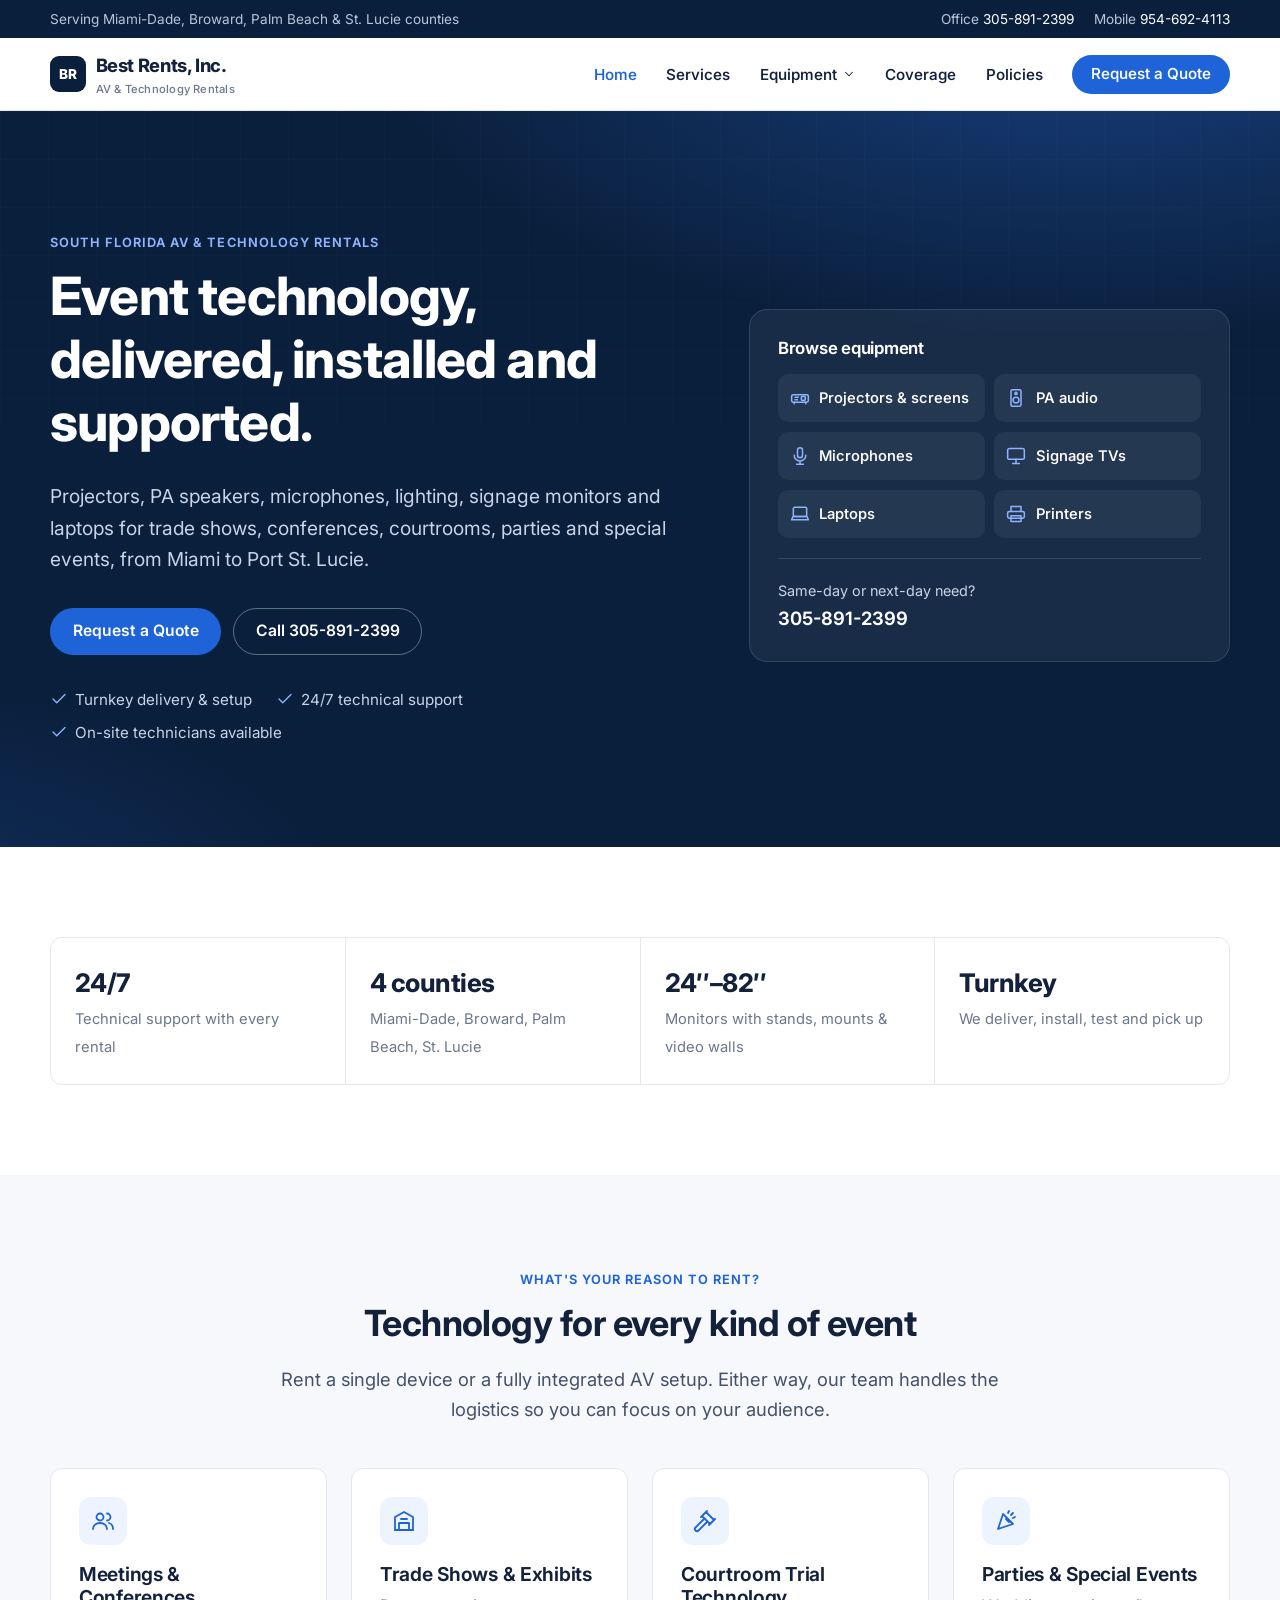
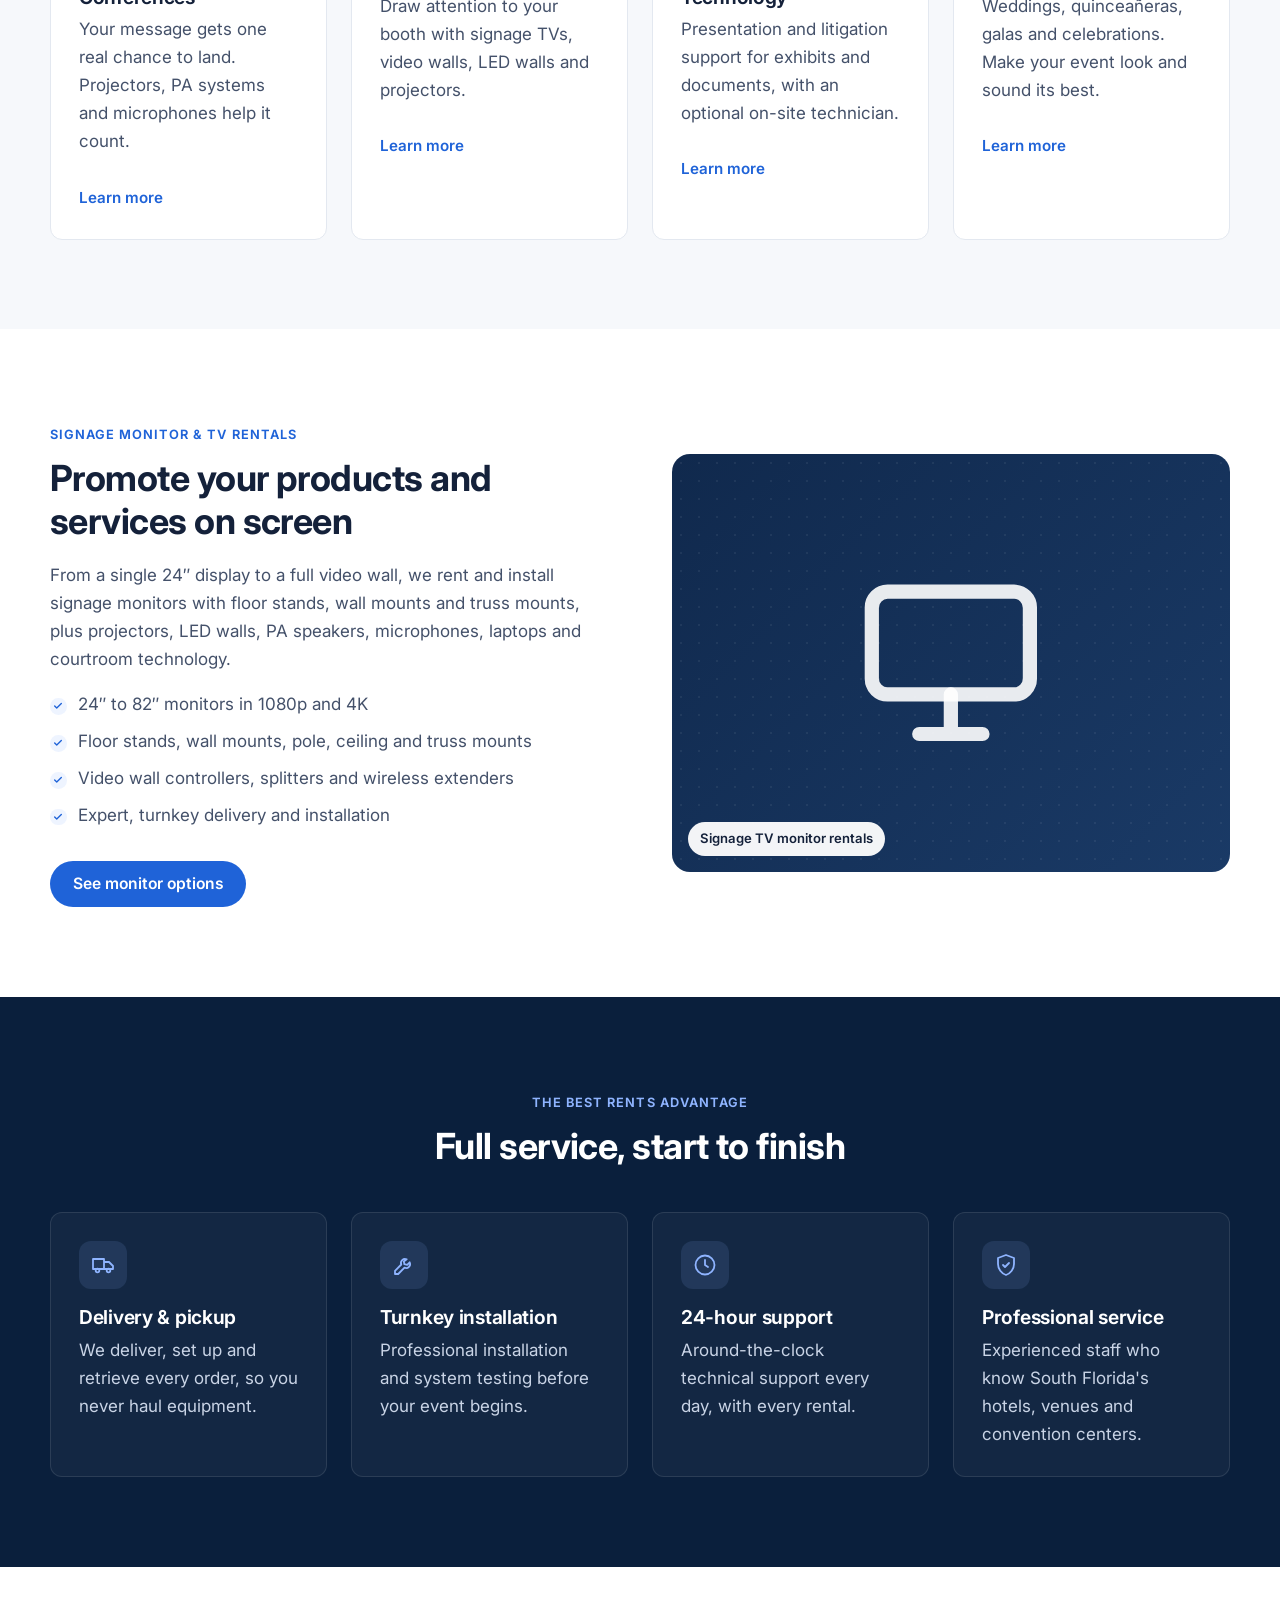
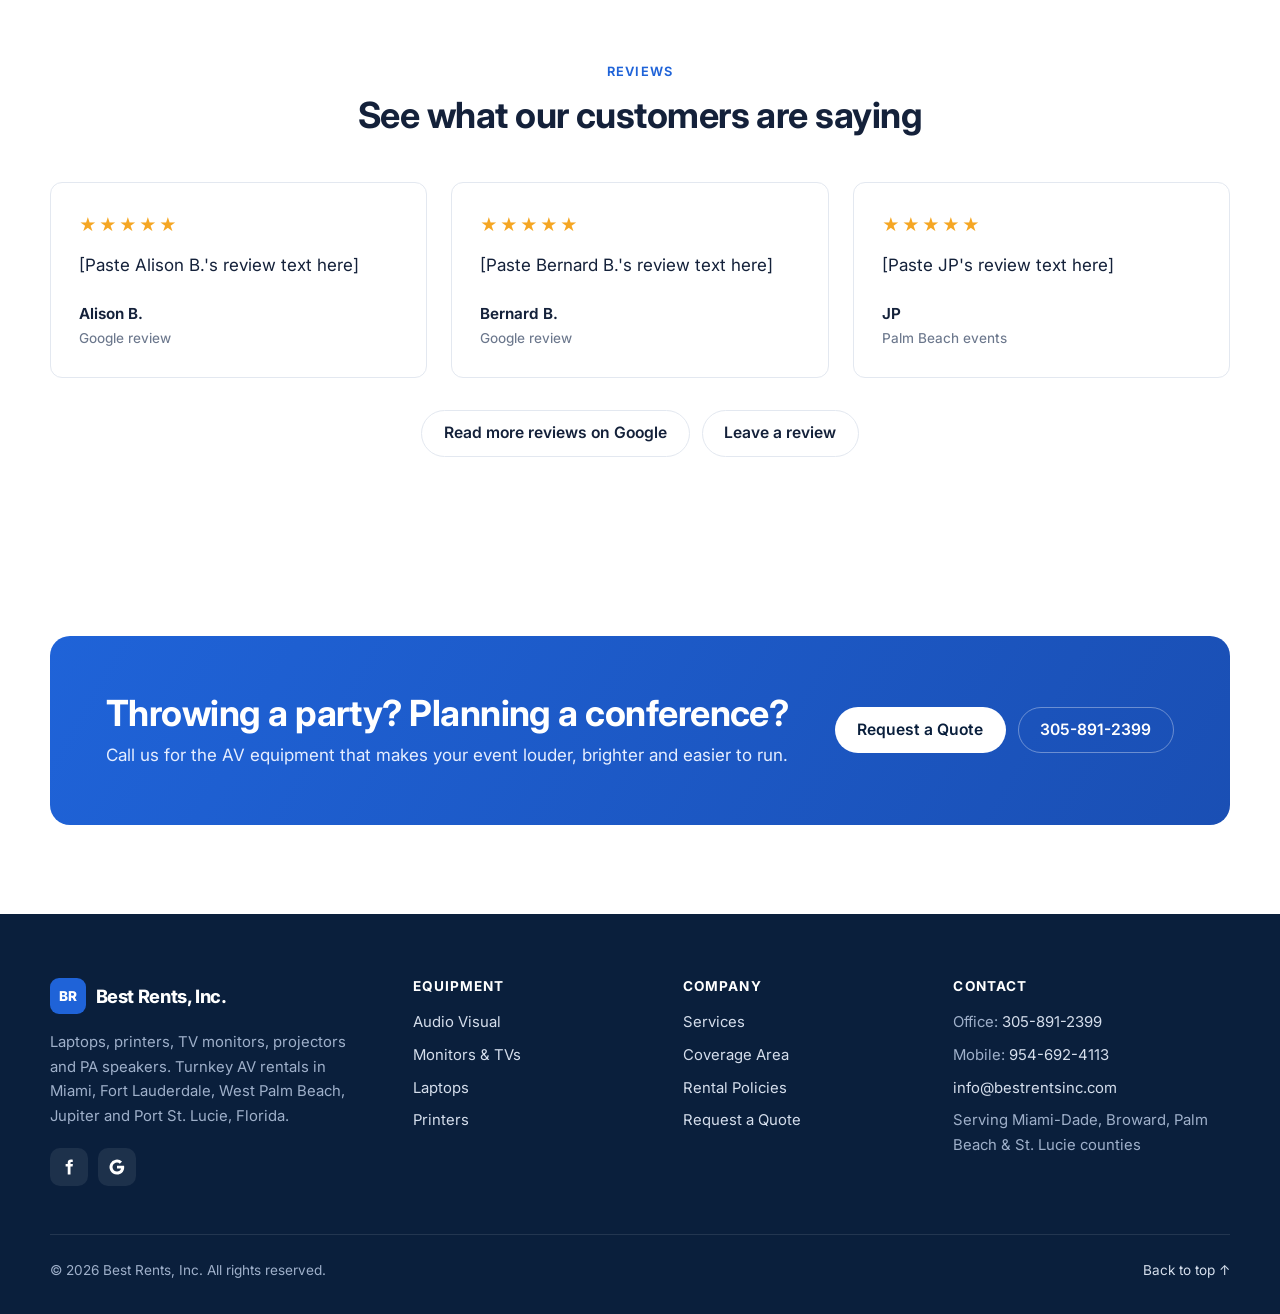
==== index.html @ e6484a5f "Rebuild bestrentsinc.com as a static site for GitHub Pages Co-Authored-By: Claude Opus 5.5 <noreply@" ====
<!DOCTYPE html>
<html lang="en" id="top">
<head>
<meta charset="utf-8">
<meta name="viewport" content="width=device-width, initial-scale=1">
<title>TV Monitor, Projector, Laptop & AV Rentals | Best Rents, Inc.</title>
<meta name="description" content="Rent projectors, PA speakers, microphones, lighting, signage TV monitors and laptops for trade shows, conferences, courtrooms and events in Miami, Fort Lauderdale and Palm Beach.">
<link rel="canonical" href="https://www.bestrentsinc.com/">
<meta property="og:title" content="TV Monitor, Projector, Laptop & AV Rentals | Best Rents, Inc.">
<meta property="og:description" content="Rent projectors, PA speakers, microphones, lighting, signage TV monitors and laptops for trade shows, conferences, courtrooms and events in Miami, Fort Lauderdale and Palm Beach.">
<meta property="og:url" content="https://www.bestrentsinc.com/">
<meta property="og:type" content="website">
<link rel="icon" href="/assets/images/favicon.svg" type="image/svg+xml">
<link rel="preconnect" href="https://fonts.googleapis.com"><link rel="preconnect" href="https://fonts.gstatic.com" crossorigin>
<link href="https://fonts.googleapis.com/css2?family=Inter:wght@400;500;600;700;800&display=swap" rel="stylesheet">
<link rel="stylesheet" href="/assets/css/style.css">
</head>
<body>
<a class="skip-link" href="#main">Skip to content</a>
<div class="topbar"><div class="container">
  <div><span class="hide-sm">Serving Miami-Dade, Broward, Palm Beach &amp; St. Lucie counties</span></div>
  <div><span>Office <a href="tel:+13058912399">305-891-2399</a></span><span class="hide-sm">Mobile <a href="tel:+19546924113">954-692-4113</a></span></div>
</div></div>
<header class="site-header"><div class="container">
  <a class="brand" href="/" aria-label="Best Rents, Inc. home"><span class="brand-mark">BR</span><span>Best Rents, Inc.<small>AV &amp; Technology Rentals</small></span></a>
  <button class="menu-toggle" aria-label="Open menu" aria-expanded="false"><svg viewBox="0 0 24 24" fill="none" stroke="currentColor" stroke-width="1.8" stroke-linecap="round" stroke-linejoin="round" aria-hidden="true"><path d="M3 6h18M3 12h18M3 18h18"/></svg></button>
  <nav class="nav" aria-label="Main">
    <a href="/" aria-current="page">Home</a>
    <a href="/av-rental-services">Services</a>
    <div class="nav-dd"><button aria-expanded="false" aria-haspopup="true">Equipment <svg viewBox="0 0 24 24" fill="none" stroke="currentColor" stroke-width="1.8" stroke-linecap="round" stroke-linejoin="round" aria-hidden="true"><path d="m6 9 6 6 6-6"/></svg></button><div class="nav-dd-menu"><a href="/av-rental">Audio Visual<small>Projectors, screens, PA, mics</small></a><a href="/monitor-tv-rental">Monitor-TV<small>Signage TVs, mounts, video walls</small></a><a href="/laptop-rental">Laptops<small>Windows, MacBook, iPad, network</small></a><a href="/printer-rental">Printers<small>Laser printers and copiers</small></a></div></div>
    <a href="/av-service-coverage">Coverage</a>
    <a href="/av-rental-policies">Policies</a>
    <a class="btn btn--primary" href="/av-rental-request">Request a Quote</a>
  </nav>
</div></header>
<main id="main">

<section class="hero"><div class="container">
  <div>
    <span class="eyebrow">South Florida AV &amp; Technology Rentals</span>
    <h1>Event technology, delivered, installed and supported.</h1>
    <p class="lead">Projectors, PA speakers, microphones, lighting, signage monitors and laptops for trade shows, conferences, courtrooms, parties and special events, from Miami to Port St. Lucie.</p>
    <div class="btn-row mt-2"><a class="btn btn--primary" href="/av-rental-request">Request a Quote</a><a class="btn btn--outline-light" href="tel:+13058912399">Call 305-891-2399</a></div>
    <ul class="hero-points">
      <li><svg viewBox="0 0 24 24" fill="none" stroke="currentColor" stroke-width="1.8" stroke-linecap="round" stroke-linejoin="round" aria-hidden="true"><path d="M20 6 9 17l-5-5"/></svg> Turnkey delivery &amp; setup</li><li><svg viewBox="0 0 24 24" fill="none" stroke="currentColor" stroke-width="1.8" stroke-linecap="round" stroke-linejoin="round" aria-hidden="true"><path d="M20 6 9 17l-5-5"/></svg> 24/7 technical support</li><li><svg viewBox="0 0 24 24" fill="none" stroke="currentColor" stroke-width="1.8" stroke-linecap="round" stroke-linejoin="round" aria-hidden="true"><path d="M20 6 9 17l-5-5"/></svg> On-site technicians available</li>
    </ul>
  </div>
  <aside class="hero-card" aria-label="Browse equipment">
    <h3>Browse equipment</h3>
    <ul>
      <li><a href="/av-rental"><svg viewBox="0 0 24 24" fill="none" stroke="currentColor" stroke-width="1.8" stroke-linecap="round" stroke-linejoin="round" aria-hidden="true"><rect x="2" y="8" width="20" height="9" rx="2"/><circle cx="16" cy="12.5" r="2.5"/><path d="M6 11h4M6 14h3M5 17v2M19 17v2"/></svg> Projectors &amp; screens</a></li>
      <li><a href="/av-rental#pa-audio"><svg viewBox="0 0 24 24" fill="none" stroke="currentColor" stroke-width="1.8" stroke-linecap="round" stroke-linejoin="round" aria-hidden="true"><rect x="6" y="2" width="12" height="20" rx="2"/><circle cx="12" cy="14.5" r="3.5"/><circle cx="12" cy="6.5" r="1.3"/></svg> PA audio</a></li>
      <li><a href="/av-rental#microphones"><svg viewBox="0 0 24 24" fill="none" stroke="currentColor" stroke-width="1.8" stroke-linecap="round" stroke-linejoin="round" aria-hidden="true"><rect x="9" y="2" width="6" height="12" rx="3"/><path d="M5 11a7 7 0 0 0 14 0M12 18v4M8 22h8"/></svg> Microphones</a></li>
      <li><a href="/monitor-tv-rental"><svg viewBox="0 0 24 24" fill="none" stroke="currentColor" stroke-width="1.8" stroke-linecap="round" stroke-linejoin="round" aria-hidden="true"><rect x="2" y="3" width="20" height="13" rx="2"/><path d="M8 21h8M12 16v5"/></svg> Signage TVs</a></li>
      <li><a href="/laptop-rental"><svg viewBox="0 0 24 24" fill="none" stroke="currentColor" stroke-width="1.8" stroke-linecap="round" stroke-linejoin="round" aria-hidden="true"><rect x="4" y="4" width="16" height="11" rx="1.5"/><path d="M2 19h20l-1.5-4h-17z"/></svg> Laptops</a></li>
      <li><a href="/printer-rental"><svg viewBox="0 0 24 24" fill="none" stroke="currentColor" stroke-width="1.8" stroke-linecap="round" stroke-linejoin="round" aria-hidden="true"><path d="M6 9V3h12v6"/><rect x="2" y="9" width="20" height="8" rx="2"/><path d="M6 14h12v7H6z"/></svg> Printers</a></li>
    </ul>
    <div class="call">Same-day or next-day need?<br><a href="tel:+13058912399">305-891-2399</a></div>
  </aside>
</div></section>

<section class="section"><div class="container">
  <div class="stats">
    <div><strong>24/7</strong><span>Technical support with every rental</span></div>
    <div><strong>4 counties</strong><span>Miami-Dade, Broward, Palm Beach, St. Lucie</span></div>
    <div><strong>24&Prime;&ndash;82&Prime;</strong><span>Monitors with stands, mounts &amp; video walls</span></div>
    <div><strong>Turnkey</strong><span>We deliver, install, test and pick up</span></div>
  </div>
</div></section>

<section class="section section--soft"><div class="container">
  <div class="section-head center">
    <span class="eyebrow">What's your reason to rent?</span>
    <h2>Technology for every kind of event</h2>
    <p class="lead">Rent a single device or a fully integrated AV setup. Either way, our team handles the logistics so you can focus on your audience.</p>
  </div>
  <div class="grid grid-4">
    <a class="card" href="/av-rental-services#meetings"><div class="icon"><svg viewBox="0 0 24 24" fill="none" stroke="currentColor" stroke-width="1.8" stroke-linecap="round" stroke-linejoin="round" aria-hidden="true"><circle cx="9" cy="8" r="3.5"/><path d="M2 20c0-3.6 3.1-6 7-6s7 2.4 7 6"/><path d="M16 4.5a3.5 3.5 0 0 1 0 7M18 14c2.4.6 4 2.6 4 6"/></svg></div><h3>Meetings &amp; Conferences</h3><p>Your message gets one real chance to land. Projectors, PA systems and microphones help it count.</p><span class="more">Learn more</span></a>
    <a class="card" href="/av-rental-services#trade-shows"><div class="icon"><svg viewBox="0 0 24 24" fill="none" stroke="currentColor" stroke-width="1.8" stroke-linecap="round" stroke-linejoin="round" aria-hidden="true"><path d="M3 21V8l9-5 9 5v13"/><path d="M3 21h18M7 21v-7h10v7M9 10h6"/></svg></div><h3>Trade Shows &amp; Exhibits</h3><p>Draw attention to your booth with signage TVs, video walls, LED walls and projectors.</p><span class="more">Learn more</span></a>
    <a class="card" href="/av-rental-services#courtroom"><div class="icon"><svg viewBox="0 0 24 24" fill="none" stroke="currentColor" stroke-width="1.8" stroke-linecap="round" stroke-linejoin="round" aria-hidden="true"><path d="m14 13-8.5 8.5a2.1 2.1 0 0 1-3-3L11 10"/><path d="m16 16 6-6M8 8l6-6M9 7l8 8M21 11l-8-8"/></svg></div><h3>Courtroom Trial Technology</h3><p>Presentation and litigation support for exhibits and documents, with an optional on-site technician.</p><span class="more">Learn more</span></a>
    <a class="card" href="/av-rental-services#special-events"><div class="icon"><svg viewBox="0 0 24 24" fill="none" stroke="currentColor" stroke-width="1.8" stroke-linecap="round" stroke-linejoin="round" aria-hidden="true"><path d="M4 20 9 5l10 10z"/><path d="M14 4l1-2M19 9l2-1M17 6l2-2M12 10l3 3"/></svg></div><h3>Parties &amp; Special Events</h3><p>Weddings, quincea&ntilde;eras, galas and celebrations. Make your event look and sound its best.</p><span class="more">Learn more</span></a>
  </div>
</div></section>

<section class="section"><div class="container">
  <div class="split">
    <div>
      <span class="eyebrow">Signage monitor &amp; TV rentals</span>
      <h2>Promote your products and services on screen</h2>
      <p>From a single 24&Prime; display to a full video wall, we rent and install signage monitors with floor stands, wall mounts and truss mounts, plus projectors, LED walls, PA speakers, microphones, laptops and courtroom technology.</p>
      <ul class="checklist"><li>24&Prime; to 82&Prime; monitors in 1080p and 4K</li><li>Floor stands, wall mounts, pole, ceiling and truss mounts</li><li>Video wall controllers, splitters and wireless extenders</li><li>Expert, turnkey delivery and installation</li></ul>
      <div class="btn-row mt-2"><a class="btn btn--primary" href="/monitor-tv-rental">See monitor options</a></div>
    </div>
    <figure class="visual"><svg viewBox="0 0 24 24" fill="none" stroke="currentColor" stroke-width="1.8" stroke-linecap="round" stroke-linejoin="round" aria-hidden="true"><rect x="2" y="3" width="20" height="13" rx="2"/><path d="M8 21h8M12 16v5"/></svg><figcaption>Signage TV monitor rentals</figcaption></figure>
  </div>
</div></section>

<section class="section section--navy"><div class="container">
  <div class="section-head center"><span class="eyebrow">The Best Rents advantage</span><h2>Full service, start to finish</h2></div>
  <div class="grid grid-4">
    <div class="card"><div class="icon"><svg viewBox="0 0 24 24" fill="none" stroke="currentColor" stroke-width="1.8" stroke-linecap="round" stroke-linejoin="round" aria-hidden="true"><path d="M2 6h11v10H2zM13 9h5l4 4v3h-9"/><circle cx="6.5" cy="17.5" r="1.8"/><circle cx="17.5" cy="17.5" r="1.8"/></svg></div><h3>Delivery &amp; pickup</h3><p>We deliver, set up and retrieve every order, so you never haul equipment.</p></div>
    <div class="card"><div class="icon"><svg viewBox="0 0 24 24" fill="none" stroke="currentColor" stroke-width="1.8" stroke-linecap="round" stroke-linejoin="round" aria-hidden="true"><path d="M14.7 6.3a4 4 0 0 0-5.4 5.2L3 17.8V21h3.2l6.3-6.3a4 4 0 0 0 5.2-5.4l-2.5 2.5-2.8-.6-.6-2.8z"/></svg></div><h3>Turnkey installation</h3><p>Professional installation and system testing before your event begins.</p></div>
    <div class="card"><div class="icon"><svg viewBox="0 0 24 24" fill="none" stroke="currentColor" stroke-width="1.8" stroke-linecap="round" stroke-linejoin="round" aria-hidden="true"><circle cx="12" cy="12" r="9.5"/><path d="M12 7v5l3 2"/></svg></div><h3>24-hour support</h3><p>Around-the-clock technical support every day, with every rental.</p></div>
    <div class="card"><div class="icon"><svg viewBox="0 0 24 24" fill="none" stroke="currentColor" stroke-width="1.8" stroke-linecap="round" stroke-linejoin="round" aria-hidden="true"><path d="M12 2 4 5v6c0 5 3.4 9.4 8 11 4.6-1.6 8-6 8-11V5z"/><path d="m9 12 2 2 4-4"/></svg></div><h3>Professional service</h3><p>Experienced staff who know South Florida's hotels, venues and convention centers.</p></div>
  </div>
</div></section>

<section class="section"><div class="container">
  <div class="section-head center"><span class="eyebrow">Reviews</span><h2>See what our customers are saying</h2></div>
  <div class="grid grid-3">
    <!-- TODO: paste each review's exact wording from Google/Wix into the blockquote below -->
    <figure class="card review"><div class="stars" aria-label="5 stars">&#9733;&#9733;&#9733;&#9733;&#9733;</div><blockquote>[Paste Alison B.'s review text here]</blockquote><figcaption><cite>Alison B.<span>Google review</span></cite></figcaption></figure>
    <figure class="card review"><div class="stars" aria-label="5 stars">&#9733;&#9733;&#9733;&#9733;&#9733;</div><blockquote>[Paste Bernard B.'s review text here]</blockquote><figcaption><cite>Bernard B.<span>Google review</span></cite></figcaption></figure>
    <figure class="card review"><div class="stars" aria-label="5 stars">&#9733;&#9733;&#9733;&#9733;&#9733;</div><blockquote>[Paste JP's review text here]</blockquote><figcaption><cite>JP<span>Palm Beach events</span></cite></figcaption></figure>
  </div>
  <div class="btn-row mt-2" style="justify-content:center"><a class="btn btn--ghost" href="https://g.page/r/CbAS1ReW1rCcEB0/" target="_blank" rel="noopener">Read more reviews on Google</a><a class="btn btn--ghost" href="https://g.page/r/CbAS1ReW1rCcEB0/review" target="_blank" rel="noopener">Leave a review</a></div>
</div></section>

<section class="section"><div class="container"><div class="cta-band">
  <div><h2>Throwing a party? Planning a conference?</h2><p>Call us for the AV equipment that makes your event louder, brighter and easier to run.</p></div>
  <div class="btn-row"><a class="btn btn--light" href="/av-rental-request">Request a Quote</a><a class="btn btn--outline-light" href="tel:+13058912399">305-891-2399</a></div>
</div></div></section>

</main>
<footer class="site-footer"><div class="container">
  <div class="footer-grid">
    <div>
      <a class="brand" href="/"><span class="brand-mark">BR</span><span>Best Rents, Inc.</span></a>
      <p>Laptops, printers, TV monitors, projectors and PA speakers. Turnkey AV rentals in Miami, Fort Lauderdale, West Palm Beach, Jupiter and Port St. Lucie, Florida.</p>
      <div class="social">
        <a href="https://www.facebook.com/bestrentsinc" aria-label="Best Rents on Facebook" rel="noopener" target="_blank"><svg viewBox="0 0 24 24" fill="currentColor" aria-hidden="true"><path d="M14 8V6.5c0-.8.2-1.3 1.4-1.3H17V2.2c-.3 0-1.3-.2-2.5-.2-2.5 0-4.2 1.5-4.2 4.3V8H7.5v3.4h2.8V22H14V11.4h2.8l.4-3.4z"/></svg></a>
        <a href="https://g.page/r/CbAS1ReW1rCcEB0/" aria-label="Best Rents reviews on Google" rel="noopener" target="_blank"><svg viewBox="0 0 24 24" fill="currentColor" aria-hidden="true"><path d="M21.6 12.2c0-.7-.1-1.4-.2-2H12v3.8h5.4a4.6 4.6 0 0 1-2 3v2.5h3.2c1.9-1.7 3-4.3 3-7.3zM12 22c2.7 0 5-.9 6.6-2.4l-3.2-2.5c-.9.6-2 1-3.4 1-2.6 0-4.8-1.8-5.6-4.1H3.1v2.6A10 10 0 0 0 12 22zM6.4 14a6 6 0 0 1 0-3.9V7.5H3.1a10 10 0 0 0 0 9zM12 6c1.5 0 2.8.5 3.8 1.5l2.9-2.9A10 10 0 0 0 3.1 7.5L6.4 10C7.2 7.8 9.4 6 12 6z"/></svg></a>
      </div>
    </div>
    <div><h4>Equipment</h4><ul>
      <li><a href="/av-rental">Audio Visual</a></li><li><a href="/monitor-tv-rental">Monitors &amp; TVs</a></li>
      <li><a href="/laptop-rental">Laptops</a></li><li><a href="/printer-rental">Printers</a></li></ul></div>
    <div><h4>Company</h4><ul>
      <li><a href="/av-rental-services">Services</a></li><li><a href="/av-service-coverage">Coverage Area</a></li>
      <li><a href="/av-rental-policies">Rental Policies</a></li><li><a href="/av-rental-request">Request a Quote</a></li></ul></div>
    <div><h4>Contact</h4><ul>
      <li>Office: <a href="tel:+13058912399">305-891-2399</a></li>
      <li>Mobile: <a href="tel:+19546924113">954-692-4113</a></li>
      <li><a href="mailto:info@bestrentsinc.com">info@bestrentsinc.com</a></li>
      <li>Serving Miami-Dade, Broward, Palm Beach &amp; St. Lucie counties</li></ul></div>
  </div>
  <div class="footer-bottom"><span>&copy; <span id="year">2026</span> Best Rents, Inc. All rights reserved.</span><a href="#top">Back to top &uarr;</a></div>
</div></footer>
<script src="/assets/js/main.js" defer></script>
</body>
</html>
---- assets/css/style.css ----
/* ==========================================================================
   Best Rents, Inc. — site styles
   Clean corporate theme. Edit the variables below to retheme the whole site.
   ========================================================================== */

:root {
  --navy-900: #0a1f3c;
  --navy-800: #10294d;
  --navy-700: #1a3a66;
  --blue-600: #1f63d8;
  --blue-500: #2f76ef;
  --blue-50:  #eef4ff;
  --ink:      #14213a;
  --body:     #44516a;
  --muted:    #6b778c;
  --line:     #e3e8f0;
  --bg:       #ffffff;
  --bg-soft:  #f6f8fb;
  --success:  #18794e;

  --radius:   12px;
  --radius-sm: 8px;
  --shadow:   0 1px 2px rgba(16, 41, 77, .06), 0 8px 24px rgba(16, 41, 77, .06);
  --shadow-lg: 0 2px 4px rgba(16, 41, 77, .06), 0 18px 48px rgba(16, 41, 77, .12);
  --max:      1180px;
  --font:     "Inter", system-ui, -apple-system, "Segoe UI", Roboto, Helvetica, Arial, sans-serif;
}

*, *::before, *::after { box-sizing: border-box; }
html { scroll-behavior: smooth; -webkit-text-size-adjust: 100%; }
body {
  margin: 0;
  font-family: var(--font);
  font-size: 17px;
  line-height: 1.65;
  color: var(--body);
  background: var(--bg);
  -webkit-font-smoothing: antialiased;
}
img { max-width: 100%; display: block; }
figure { margin: 0; }
a { color: var(--blue-600); text-decoration: none; }
a:hover { text-decoration: underline; }
h1, h2, h3, h4 { color: var(--ink); line-height: 1.2; margin: 0 0 .5em; letter-spacing: -0.015em; }
h1 { font-size: clamp(2.1rem, 4.4vw, 3.3rem); font-weight: 750; }
h2 { font-size: clamp(1.6rem, 3vw, 2.25rem); font-weight: 700; }
h3 { font-size: 1.2rem; font-weight: 650; }
p { margin: 0 0 1em; }
ul { padding-left: 1.2em; }
:focus-visible { outline: 3px solid var(--blue-500); outline-offset: 2px; border-radius: 4px; }

.container { width: min(100% - 2.5rem, var(--max)); margin-inline: auto; }
.section { padding: clamp(3.5rem, 7vw, 6rem) 0; }
.section--soft { background: var(--bg-soft); }
.section--navy { background: var(--navy-900); color: #c9d4e6; }
.section--navy h2, .section--navy h3 { color: #fff; }
.eyebrow {
  display: inline-block; font-size: .8rem; font-weight: 650; letter-spacing: .08em;
  text-transform: uppercase; color: var(--blue-600); margin-bottom: .75rem;
}
.section--navy .eyebrow { color: #8fb4ff; }
.lead { font-size: 1.15rem; color: var(--body); max-width: 62ch; }
.section-head { max-width: 720px; margin-bottom: 2.75rem; }
.section-head.center { margin-inline: auto; text-align: center; }
.section-head.center .lead { margin-inline: auto; }
.skip-link { position: absolute; left: -999px; top: 0; background: #fff; padding: .5rem 1rem; z-index: 100; }
.skip-link:focus { left: 1rem; top: 1rem; }

/* ---------- Buttons ---------- */
.btn {
  display: inline-flex; align-items: center; justify-content: center; gap: .5rem;
  padding: .8rem 1.35rem; border-radius: 999px; font-weight: 600; font-size: .98rem;
  border: 1.5px solid transparent; cursor: pointer; transition: background .15s, color .15s, border-color .15s, transform .15s;
  text-decoration: none !important; font-family: inherit; line-height: 1.2;
}
.btn:hover { transform: translateY(-1px); }
.btn--primary { background: var(--blue-600); color: #fff; }
.btn--primary:hover { background: var(--blue-500); }
.btn--ghost { border-color: var(--line); color: var(--ink); background: #fff; }
.btn--ghost:hover { border-color: var(--blue-600); color: var(--blue-600); }
.btn--light { background: #fff; color: var(--navy-900); }
.btn--outline-light { border-color: rgba(255,255,255,.35); color: #fff; }
.btn--outline-light:hover { border-color: #fff; }
.btn-row { display: flex; flex-wrap: wrap; gap: .75rem; }

/* ---------- Top bar + header ---------- */
.topbar { background: var(--navy-900); color: #b9c6dc; font-size: .85rem; }
.topbar .container { display: flex; justify-content: space-between; gap: 1rem; padding: .5rem 0; flex-wrap: wrap; }
.topbar a { color: #fff; }
.topbar span + span { margin-left: 1.25rem; }

.site-header {
  position: sticky; top: 0; z-index: 50; background: rgba(255,255,255,.94);
  backdrop-filter: saturate(180%) blur(10px); border-bottom: 1px solid var(--line);
}
.site-header .container { display: flex; align-items: center; justify-content: space-between; height: 72px; }
.brand { display: flex; align-items: center; gap: .6rem; color: var(--ink); font-weight: 750; font-size: 1.15rem; letter-spacing: -0.02em; }
.brand:hover { text-decoration: none; }
.brand-mark {
  width: 36px; height: 36px; border-radius: 9px; background: var(--navy-900); color: #fff;
  display: grid; place-items: center; font-size: .85rem; font-weight: 800; letter-spacing: 0;
}
.brand small { display: block; font-size: .7rem; font-weight: 500; color: var(--muted); letter-spacing: .02em; }

.nav { display: flex; align-items: center; gap: .25rem; }
.nav > a, .nav-dd > button {
  color: var(--ink); font-weight: 550; font-size: .95rem; padding: .55rem .8rem; border-radius: 8px;
  background: none; border: 0; cursor: pointer; font-family: inherit; display: inline-flex; align-items: center; gap: .3rem;
}
.nav > a:hover, .nav-dd > button:hover { background: var(--bg-soft); text-decoration: none; }
.nav > a[aria-current="page"], .nav-dd.is-current > button { color: var(--blue-600); }
.nav .btn { margin-left: .75rem; }
.nav > a.btn--primary { color: #fff; background: var(--blue-600); padding: .65rem 1.2rem; border-radius: 999px; }
.nav > a.btn--primary:hover { background: var(--blue-500); }
.nav-dd { position: relative; }
.nav-dd > button svg { width: 14px; height: 14px; transition: transform .15s; }
.nav-dd-menu {
  position: absolute; top: calc(100% + 6px); left: 0; min-width: 230px; background: #fff;
  border: 1px solid var(--line); border-radius: var(--radius); box-shadow: var(--shadow-lg);
  padding: .4rem; display: none;
}
.nav-dd.open .nav-dd-menu, .nav-dd:hover .nav-dd-menu, .nav-dd:focus-within .nav-dd-menu { display: block; }
.nav-dd.open > button svg { transform: rotate(180deg); }
.nav-dd-menu a { display: block; padding: .55rem .75rem; border-radius: 8px; color: var(--ink); font-size: .95rem; }
.nav-dd-menu a:hover { background: var(--blue-50); text-decoration: none; }
.nav-dd-menu a small { display: block; color: var(--muted); font-size: .8rem; }
.menu-toggle { display: none; background: none; border: 0; padding: .5rem; cursor: pointer; color: var(--ink); }
.menu-toggle svg { width: 26px; height: 26px; }

@media (max-width: 960px) {
  .menu-toggle { display: block; }
  .nav {
    position: absolute; top: 72px; left: 0; right: 0; background: #fff; border-bottom: 1px solid var(--line);
    flex-direction: column; align-items: stretch; padding: .75rem 1.25rem 1.25rem; gap: 0; display: none;
    box-shadow: var(--shadow-lg);
  }
  .nav.open { display: flex; }
  .nav > a, .nav-dd > button { width: 100%; justify-content: space-between; padding: .8rem .5rem; }
  .nav-dd:hover .nav-dd-menu { display: none; }
  .nav-dd.open .nav-dd-menu, .nav-dd:focus-within .nav-dd-menu { display: block; }
  .nav-dd-menu { position: static; box-shadow: none; border: 0; padding: 0 0 .5rem .75rem; }
  .nav .btn { margin: .75rem 0 0; }
  .nav > a.btn--primary { justify-content: center; padding: .85rem 1.2rem; }
  .topbar .hide-sm { display: none; }
}

/* ---------- Hero ---------- */
.hero {
  position: relative; overflow: hidden;
  background:
    radial-gradient(1200px 500px at 85% -10%, rgba(47,118,239,.35), transparent 60%),
    radial-gradient(800px 400px at -10% 110%, rgba(47,118,239,.18), transparent 60%),
    var(--navy-900);
  color: #c9d4e6; padding: clamp(4rem, 9vw, 7.5rem) 0 clamp(4rem, 8vw, 6.5rem);
}
.hero::before {
  content: ""; position: absolute; inset: 0; opacity: .35;
  background-image: linear-gradient(rgba(255,255,255,.05) 1px, transparent 1px), linear-gradient(90deg, rgba(255,255,255,.05) 1px, transparent 1px);
  background-size: 48px 48px; mask-image: linear-gradient(to bottom, #000, transparent 85%);
}
.hero .container { position: relative; display: grid; grid-template-columns: 1.15fr .85fr; gap: 3rem; align-items: center; }
.hero h1 { color: #fff; }
.hero .lead { color: #c9d4e6; font-size: 1.2rem; }
.hero .eyebrow { color: #8fb4ff; }
.hero-points { list-style: none; padding: 0; margin: 2rem 0 0; display: flex; flex-wrap: wrap; gap: .5rem 1.5rem; font-size: .95rem; }
.hero-points li { display: flex; align-items: center; gap: .45rem; }
.hero-points svg { width: 18px; height: 18px; color: #8fb4ff; flex: none; }
.hero-card {
  background: rgba(255,255,255,.06); border: 1px solid rgba(255,255,255,.12); border-radius: 18px;
  padding: 1.75rem; backdrop-filter: blur(6px);
}
.hero-card h3 { color: #fff; font-size: 1.05rem; margin-bottom: 1rem; }
.hero-card ul { list-style: none; padding: 0; margin: 0; display: grid; grid-template-columns: 1fr 1fr; gap: .6rem; }
.hero-card li a {
  display: flex; align-items: center; gap: .6rem; padding: .75rem; border-radius: 10px;
  background: rgba(255,255,255,.06); color: #fff; font-size: .92rem; font-weight: 550;
}
.hero-card li a:hover { background: rgba(255,255,255,.14); text-decoration: none; }
.hero-card li svg { width: 20px; height: 20px; color: #8fb4ff; flex: none; }
.hero-card .call { margin-top: 1.25rem; padding-top: 1.25rem; border-top: 1px solid rgba(255,255,255,.12); font-size: .9rem; }
.hero-card .call a { color: #fff; font-weight: 650; font-size: 1.15rem; }

.page-hero { background: var(--navy-900); color: #c9d4e6; padding: clamp(3rem, 6vw, 4.75rem) 0; position: relative; overflow: hidden; }
.page-hero::after {
  content: ""; position: absolute; inset: 0;
  background: radial-gradient(900px 380px at 90% -20%, rgba(47,118,239,.35), transparent 60%);
  pointer-events: none;
}
.page-hero .container { position: relative; z-index: 1; }
.page-hero h1 { color: #fff; font-size: clamp(1.9rem, 3.8vw, 2.8rem); max-width: 22ch; }
.page-hero .lead { color: #c9d4e6; }
.crumbs { font-size: .85rem; margin-bottom: 1rem; color: #8ea0bd; }
.crumbs a { color: #b9c6dc; }

@media (max-width: 900px) { .hero .container { grid-template-columns: 1fr; } }

/* ---------- Grids + cards ---------- */
.grid { display: grid; gap: 1.5rem; }
.grid-2 { grid-template-columns: repeat(2, 1fr); }
.grid-3 { grid-template-columns: repeat(3, 1fr); }
.grid-4 { grid-template-columns: repeat(4, 1fr); }
@media (max-width: 960px) { .grid-3, .grid-4 { grid-template-columns: repeat(2, 1fr); } }
@media (max-width: 640px) { .grid-2, .grid-3, .grid-4 { grid-template-columns: 1fr; } }

.card {
  background: #fff; border: 1px solid var(--line); border-radius: var(--radius); padding: 1.75rem;
  transition: box-shadow .2s, transform .2s, border-color .2s;
}
.card h3 { margin-bottom: .4rem; }
.card p:last-child { margin-bottom: 0; }
a.card { color: inherit; display: block; }
a.card:hover { text-decoration: none; box-shadow: var(--shadow-lg); transform: translateY(-2px); border-color: transparent; }
.card .more { display: inline-flex; align-items: center; gap: .3rem; color: var(--blue-600); font-weight: 600; font-size: .95rem; margin-top: .75rem; }
.icon {
  width: 48px; height: 48px; border-radius: 12px; background: var(--blue-50); color: var(--blue-600);
  display: grid; place-items: center; margin-bottom: 1.1rem;
}
.icon svg { width: 24px; height: 24px; }
.section--navy .card { background: rgba(255,255,255,.04); border-color: rgba(255,255,255,.1); color: #c9d4e6; }
.section--navy .icon { background: rgba(143,180,255,.12); color: #8fb4ff; }

.checklist { list-style: none; padding: 0; margin: 0; }
.checklist li { position: relative; padding-left: 1.75rem; margin-bottom: .55rem; }
.checklist li::before {
  content: ""; position: absolute; left: 0; top: .45em; width: 1.05rem; height: 1.05rem; border-radius: 50%;
  background: var(--blue-50) url("data:image/svg+xml,%3Csvg xmlns='http://www.w3.org/2000/svg' viewBox='0 0 24 24' fill='none' stroke='%231f63d8' stroke-width='3.2' stroke-linecap='round' stroke-linejoin='round'%3E%3Cpath d='M20 6 9 17l-5-5'/%3E%3C/svg%3E") center / 62% no-repeat;
}
.checklist.cols { columns: 2; column-gap: 2rem; }
.checklist.cols li { break-inside: avoid; }
@media (max-width: 640px) { .checklist.cols { columns: 1; } }

.stats { display: grid; grid-template-columns: repeat(4, 1fr); gap: 1px; background: var(--line); border: 1px solid var(--line); border-radius: var(--radius); overflow: hidden; }
.stats div { background: #fff; padding: 1.5rem; }
.stats strong { display: block; color: var(--ink); font-size: 1.6rem; font-weight: 750; letter-spacing: -0.02em; }
.stats span { font-size: .92rem; color: var(--muted); }
@media (max-width: 760px) { .stats { grid-template-columns: repeat(2, 1fr); } }

/* Split feature row */
.split { display: grid; grid-template-columns: 1fr 1fr; gap: clamp(2rem, 5vw, 4.5rem); align-items: center; }
.split + .split { margin-top: clamp(3rem, 6vw, 5rem); }
.split.reverse > :first-child { order: 2; }
@media (max-width: 860px) { .split { grid-template-columns: 1fr; } .split.reverse > :first-child { order: 0; } }

/* Visual panel (stands in for photography until real photos are added) */
.visual {
  border-radius: 18px; aspect-ratio: 4 / 3; position: relative; overflow: hidden;
  background: linear-gradient(135deg, var(--navy-800), var(--navy-700));
  display: grid; place-items: center; color: rgba(255,255,255,.9);
}
.visual::before {
  content: ""; position: absolute; inset: 0; opacity: .5;
  background-image: radial-gradient(rgba(255,255,255,.12) 1px, transparent 1px); background-size: 18px 18px;
}
.visual svg { width: 34%; height: auto; position: relative; }
.visual img { position: absolute; inset: 0; width: 100%; height: 100%; object-fit: cover; }
.visual figcaption {
  position: absolute; left: 1rem; bottom: 1rem; background: rgba(255,255,255,.95); color: var(--ink);
  padding: .4rem .75rem; border-radius: 999px; font-size: .82rem; font-weight: 600;
}

/* Spec tables / product blocks */
.spec { border: 1px solid var(--line); border-radius: var(--radius); background: #fff; overflow: hidden; }
.spec-head { display: flex; align-items: center; gap: 1rem; padding: 1.5rem 1.75rem; border-bottom: 1px solid var(--line); }
.spec-head .icon { margin: 0; }
.spec-head h3 { margin: 0; }
.spec-head p { margin: .15rem 0 0; font-size: .92rem; color: var(--muted); }
.spec-body { padding: 1.5rem 1.75rem; }
.spec-body .checklist li { font-size: .97rem; }
.spec-foot { padding: 1rem 1.75rem; background: var(--bg-soft); font-size: .9rem; border-top: 1px solid var(--line); }
.tag { display: inline-block; font-size: .78rem; font-weight: 600; padding: .2rem .6rem; border-radius: 999px; background: var(--blue-50); color: var(--blue-600); margin: 0 .3rem .4rem 0; }

/* Policy list */
.policy { display: grid; grid-template-columns: 260px 1fr; gap: 2.5rem; padding: 2.5rem 0; border-top: 1px solid var(--line); }
.policy:first-child { border-top: 0; padding-top: 0; }
.policy h2 { font-size: 1.35rem; }
@media (max-width: 760px) { .policy { grid-template-columns: 1fr; gap: 1rem; } }
.fee-table { width: 100%; border-collapse: collapse; font-size: .97rem; margin: .5rem 0 1rem; }
.fee-table th, .fee-table td { text-align: left; padding: .8rem 1rem; border-bottom: 1px solid var(--line); vertical-align: top; }
.fee-table th { font-size: .8rem; text-transform: uppercase; letter-spacing: .06em; color: var(--muted); font-weight: 650; background: var(--bg-soft); }
.fee-table td:last-child { font-weight: 650; color: var(--ink); white-space: nowrap; }
.note { background: var(--blue-50); border-left: 3px solid var(--blue-600); padding: 1rem 1.25rem; border-radius: 0 var(--radius-sm) var(--radius-sm) 0; font-size: .95rem; color: var(--ink); }

/* Reviews */
.review { display: flex; flex-direction: column; }
.stars { color: #f5a623; letter-spacing: 2px; margin-bottom: .75rem; }
.review blockquote { margin: 0 0 1.25rem; color: var(--ink); flex: 1; }
.review cite { font-style: normal; font-weight: 650; color: var(--ink); font-size: .95rem; }
.review cite span { display: block; font-weight: 450; color: var(--muted); font-size: .85rem; }

/* Cities */
.cities { display: flex; flex-wrap: wrap; gap: .5rem; }
.cities span { padding: .45rem .85rem; border-radius: 999px; background: #fff; border: 1px solid var(--line); font-size: .9rem; color: var(--ink); }
.county-grid .card h3 { display: flex; align-items: center; gap: .5rem; }
.map-frame { border: 0; width: 100%; aspect-ratio: 4 / 3; border-radius: 18px; background: var(--bg-soft); }

/* CTA band */
.cta-band {
  background: linear-gradient(120deg, var(--blue-600), #1a4fb4); color: #e6eeff; border-radius: 20px;
  padding: clamp(2rem, 5vw, 3.5rem); display: grid; grid-template-columns: 1fr auto; gap: 2rem; align-items: center;
}
.cta-band h2 { color: #fff; margin-bottom: .35rem; }
.cta-band p { margin: 0; }
@media (max-width: 760px) { .cta-band { grid-template-columns: 1fr; } }

/* ---------- Forms ---------- */
.form-layout { display: grid; grid-template-columns: 1fr 340px; gap: 2.5rem; align-items: start; }
@media (max-width: 960px) { .form-layout { grid-template-columns: 1fr; } }
.form-card { background: #fff; border: 1px solid var(--line); border-radius: 18px; padding: clamp(1.5rem, 4vw, 2.5rem); box-shadow: var(--shadow); }
fieldset { border: 0; padding: 0; margin: 0 0 2.25rem; }
legend { font-weight: 700; color: var(--ink); font-size: 1.15rem; margin-bottom: 1rem; display: flex; align-items: center; gap: .6rem; padding: 0; }
legend .step { width: 28px; height: 28px; border-radius: 50%; background: var(--navy-900); color: #fff; font-size: .85rem; display: grid; place-items: center; }
.field-grid { display: grid; grid-template-columns: 1fr 1fr; gap: 1rem 1.25rem; }
.field-grid .full { grid-column: 1 / -1; }
@media (max-width: 600px) { .field-grid { grid-template-columns: 1fr; } }
label, .label { display: block; font-weight: 600; font-size: .9rem; color: var(--ink); margin-bottom: .35rem; }
.req { color: #c0392b; margin-left: 2px; }
input[type=text], input[type=email], input[type=tel], input[type=date], input[type=number], select, textarea {
  width: 100%; font: inherit; font-size: .98rem; color: var(--ink); padding: .7rem .85rem;
  border: 1.5px solid var(--line); border-radius: var(--radius-sm); background: #fff; transition: border-color .15s, box-shadow .15s;
}
input:focus, select:focus, textarea:focus { outline: none; border-color: var(--blue-500); box-shadow: 0 0 0 4px rgba(47,118,239,.15); }
textarea { min-height: 130px; resize: vertical; }
.hint { font-size: .82rem; color: var(--muted); margin-top: .3rem; }
.choice-group { margin-bottom: 1.4rem; }
.choices { display: flex; flex-wrap: wrap; gap: .5rem; }
.choice { position: relative; }
.choice input { position: absolute; opacity: 0; inset: 0; cursor: pointer; }
.choice span {
  display: inline-block; padding: .5rem .9rem; border: 1.5px solid var(--line); border-radius: 999px;
  font-size: .9rem; font-weight: 550; color: var(--ink); cursor: pointer; transition: all .12s; user-select: none;
}
.choice input:checked + span { background: var(--blue-50); border-color: var(--blue-600); color: var(--blue-600); }
.choice input:focus-visible + span { outline: 3px solid var(--blue-500); outline-offset: 2px; }
.choice--big span { padding: .8rem 1.4rem; font-size: 1rem; }
.form-actions { display: flex; align-items: center; gap: 1rem; flex-wrap: wrap; }
.form-status { display: none; padding: 1rem 1.25rem; border-radius: var(--radius-sm); margin-top: 1.25rem; }
.form-status.ok { display: block; background: #e8f6ef; color: var(--success); }
.form-status.err { display: block; background: #fdecea; color: #a12a1d; }
.form-success { text-align: center; padding: 3rem 1rem; }
.form-success .icon { margin: 0 auto 1.25rem; width: 64px; height: 64px; background: #e8f6ef; color: var(--success); }
.hp { position: absolute; left: -9999px; }
.aside-card { background: var(--bg-soft); border: 1px solid var(--line); border-radius: 18px; padding: 1.75rem; position: sticky; top: 96px; }
.aside-card h3 { font-size: 1.05rem; }
.aside-card .checklist li { font-size: .93rem; }
.aside-card .phone { font-size: 1.3rem; font-weight: 700; color: var(--ink); display: block; }

/* ---------- Footer ---------- */
.site-footer { background: var(--navy-900); color: #9fb0ca; font-size: .93rem; padding: 4rem 0 2rem; }
.site-footer a { color: #d5deec; }
.footer-grid { display: grid; grid-template-columns: 1.4fr 1fr 1fr 1.2fr; gap: 2.5rem; }
@media (max-width: 860px) { .footer-grid { grid-template-columns: 1fr 1fr; } }
@media (max-width: 520px) { .footer-grid { grid-template-columns: 1fr; } }
.site-footer h4 { color: #fff; font-size: .85rem; text-transform: uppercase; letter-spacing: .08em; margin-bottom: 1rem; }
.site-footer ul { list-style: none; padding: 0; margin: 0; }
.site-footer li { margin-bottom: .5rem; }
.site-footer .brand { color: #fff; margin-bottom: 1rem; }
.site-footer .brand-mark { background: var(--blue-600); }
.social { display: flex; gap: .6rem; margin-top: 1.25rem; }
.social a { width: 38px; height: 38px; border-radius: 10px; background: rgba(255,255,255,.08); display: grid; place-items: center; }
.social a:hover { background: rgba(255,255,255,.16); }
.social svg { width: 18px; height: 18px; color: #fff; }
.footer-bottom { border-top: 1px solid rgba(255,255,255,.1); margin-top: 3rem; padding-top: 1.5rem; display: flex; justify-content: space-between; gap: 1rem; flex-wrap: wrap; font-size: .85rem; }

/* Utilities */
.mt-0 { margin-top: 0; } .mb-0 { margin-bottom: 0; } .mt-2 { margin-top: 2rem; } .mt-3 { margin-top: 3rem; }
.center { text-align: center; }
.muted { color: var(--muted); }
.small { font-size: .9rem; }
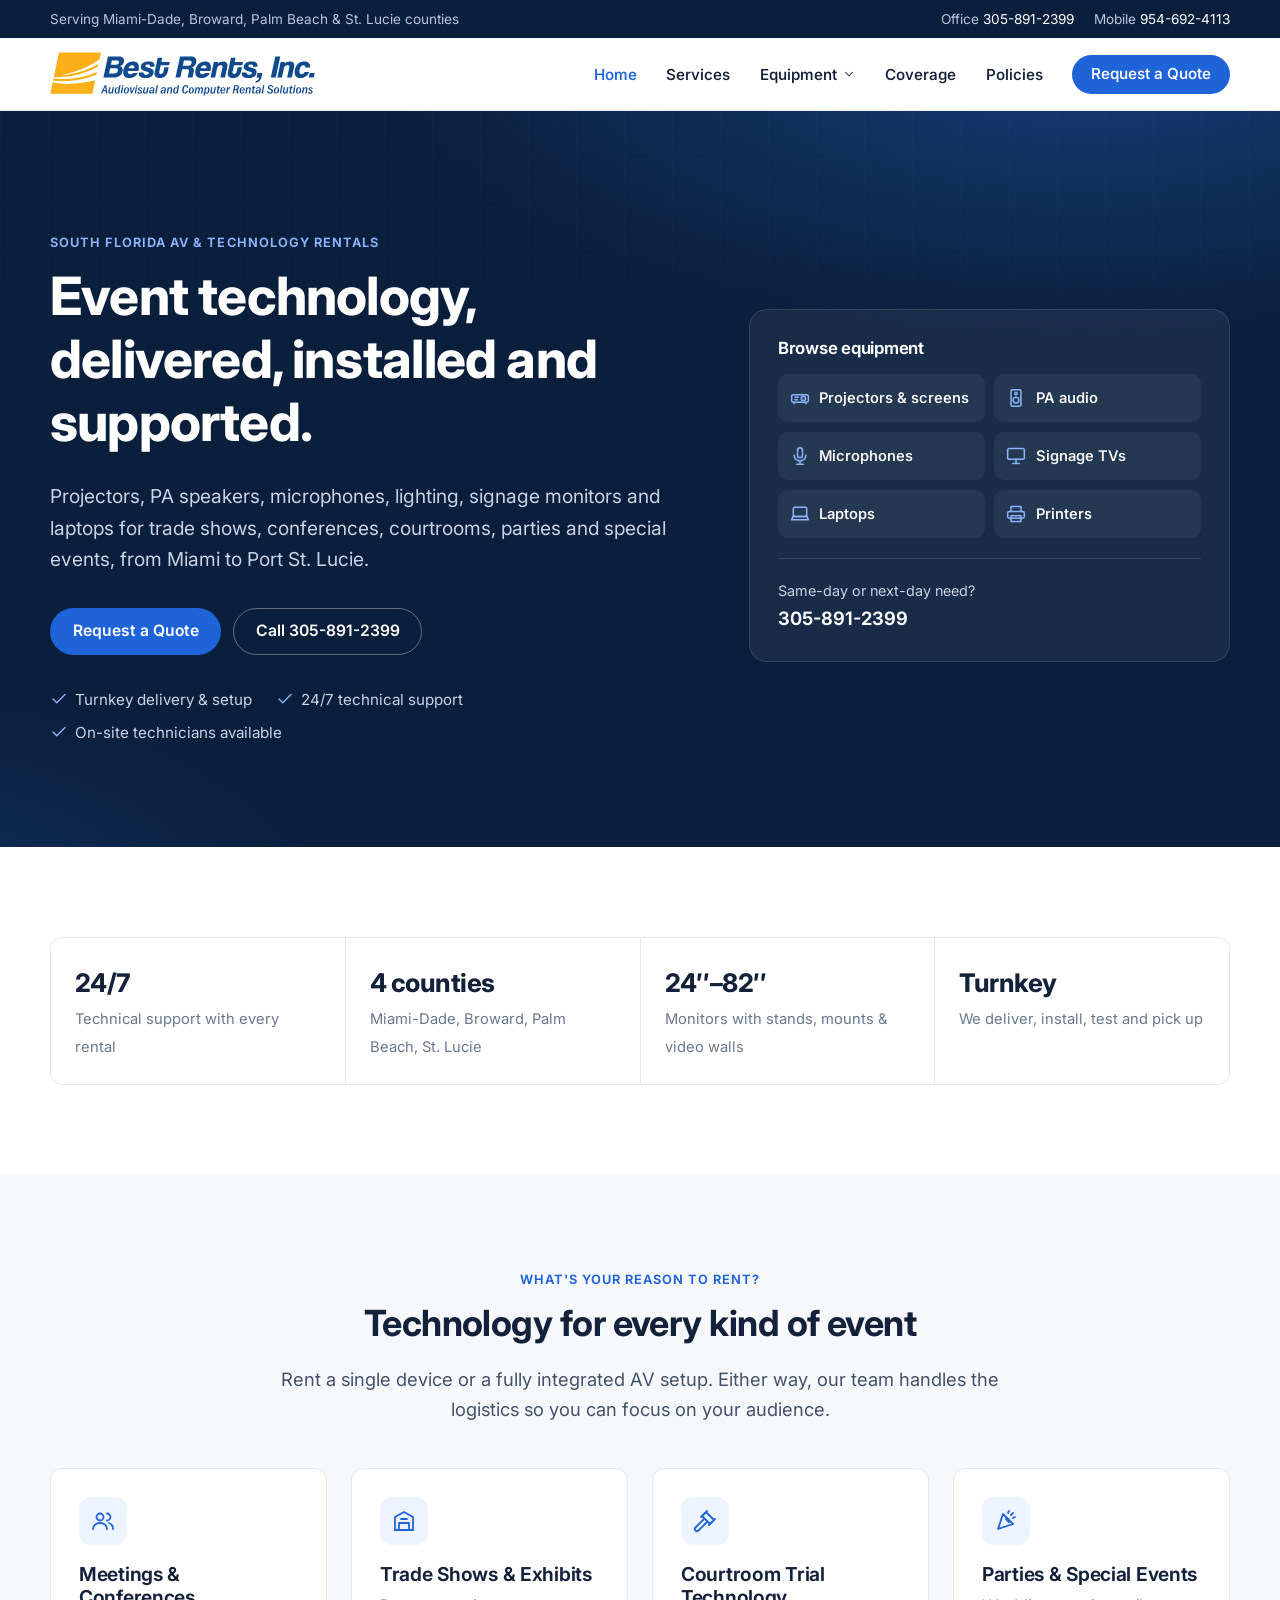
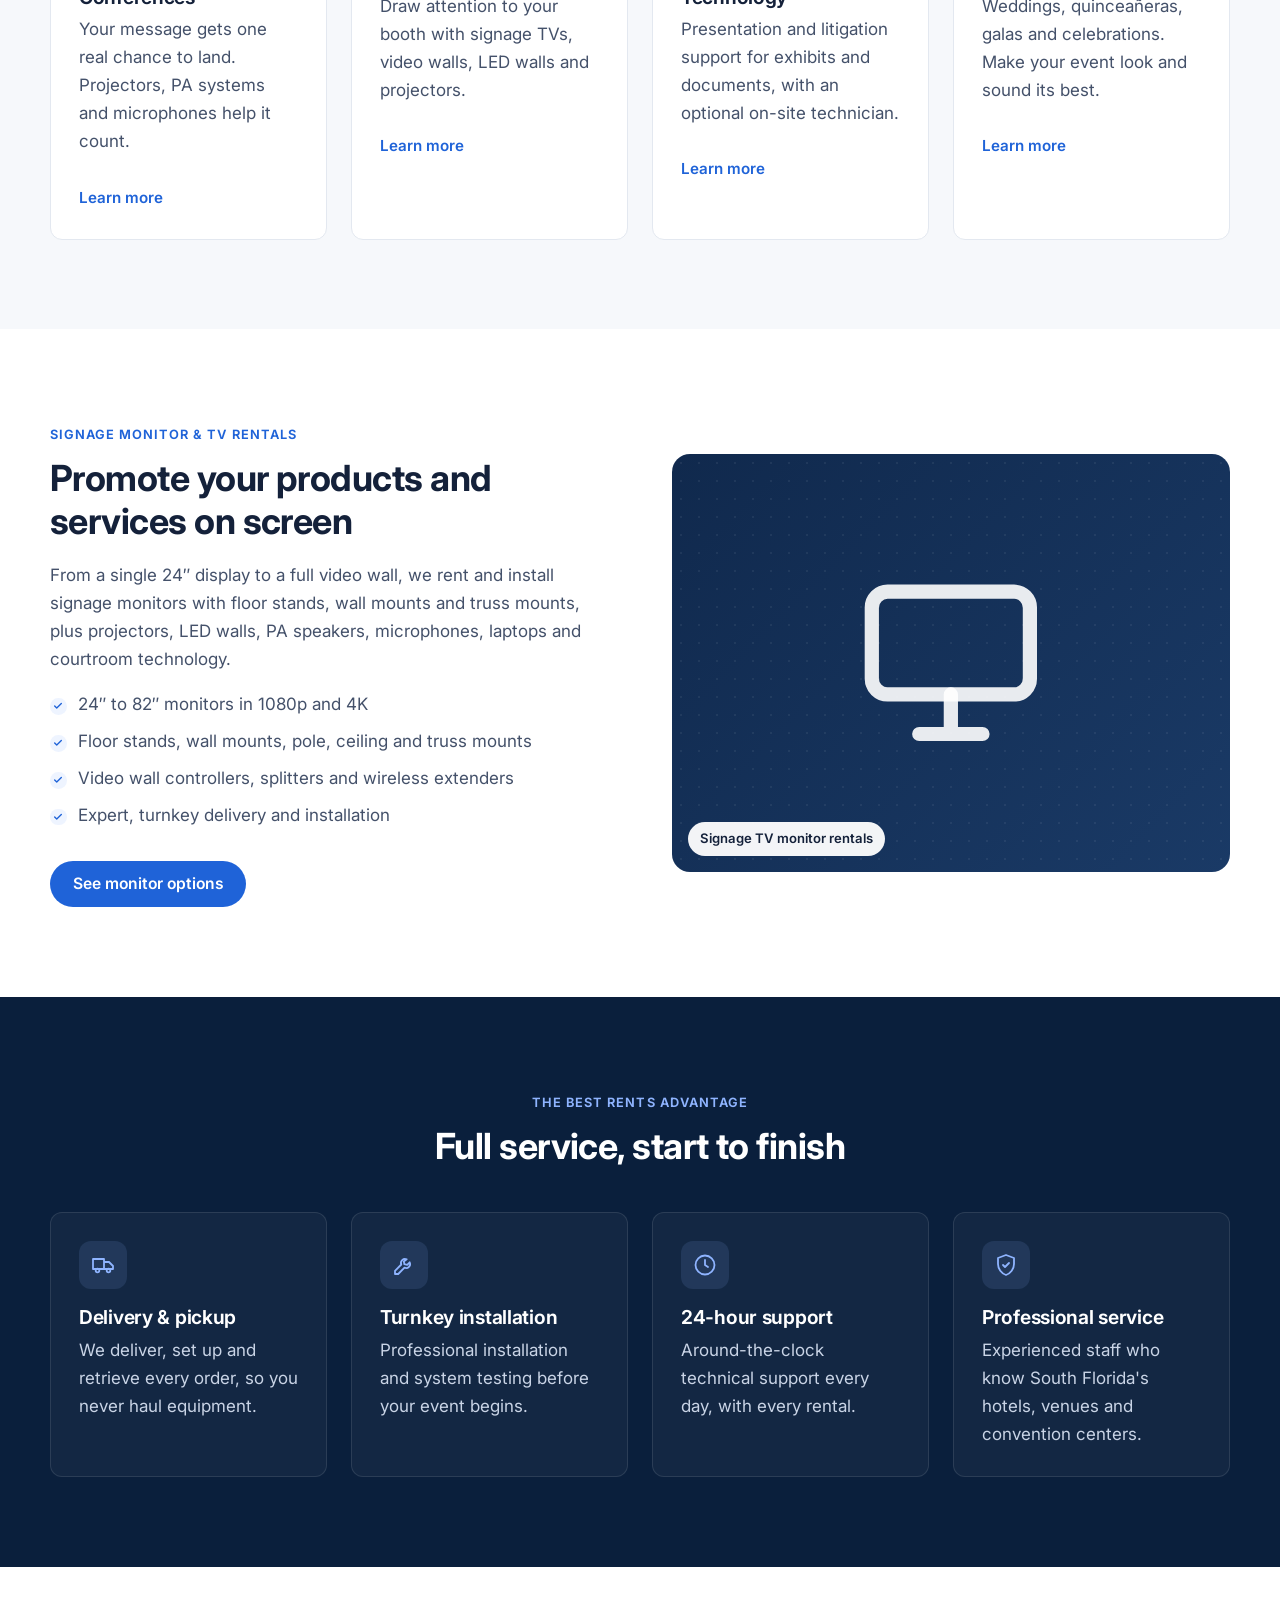
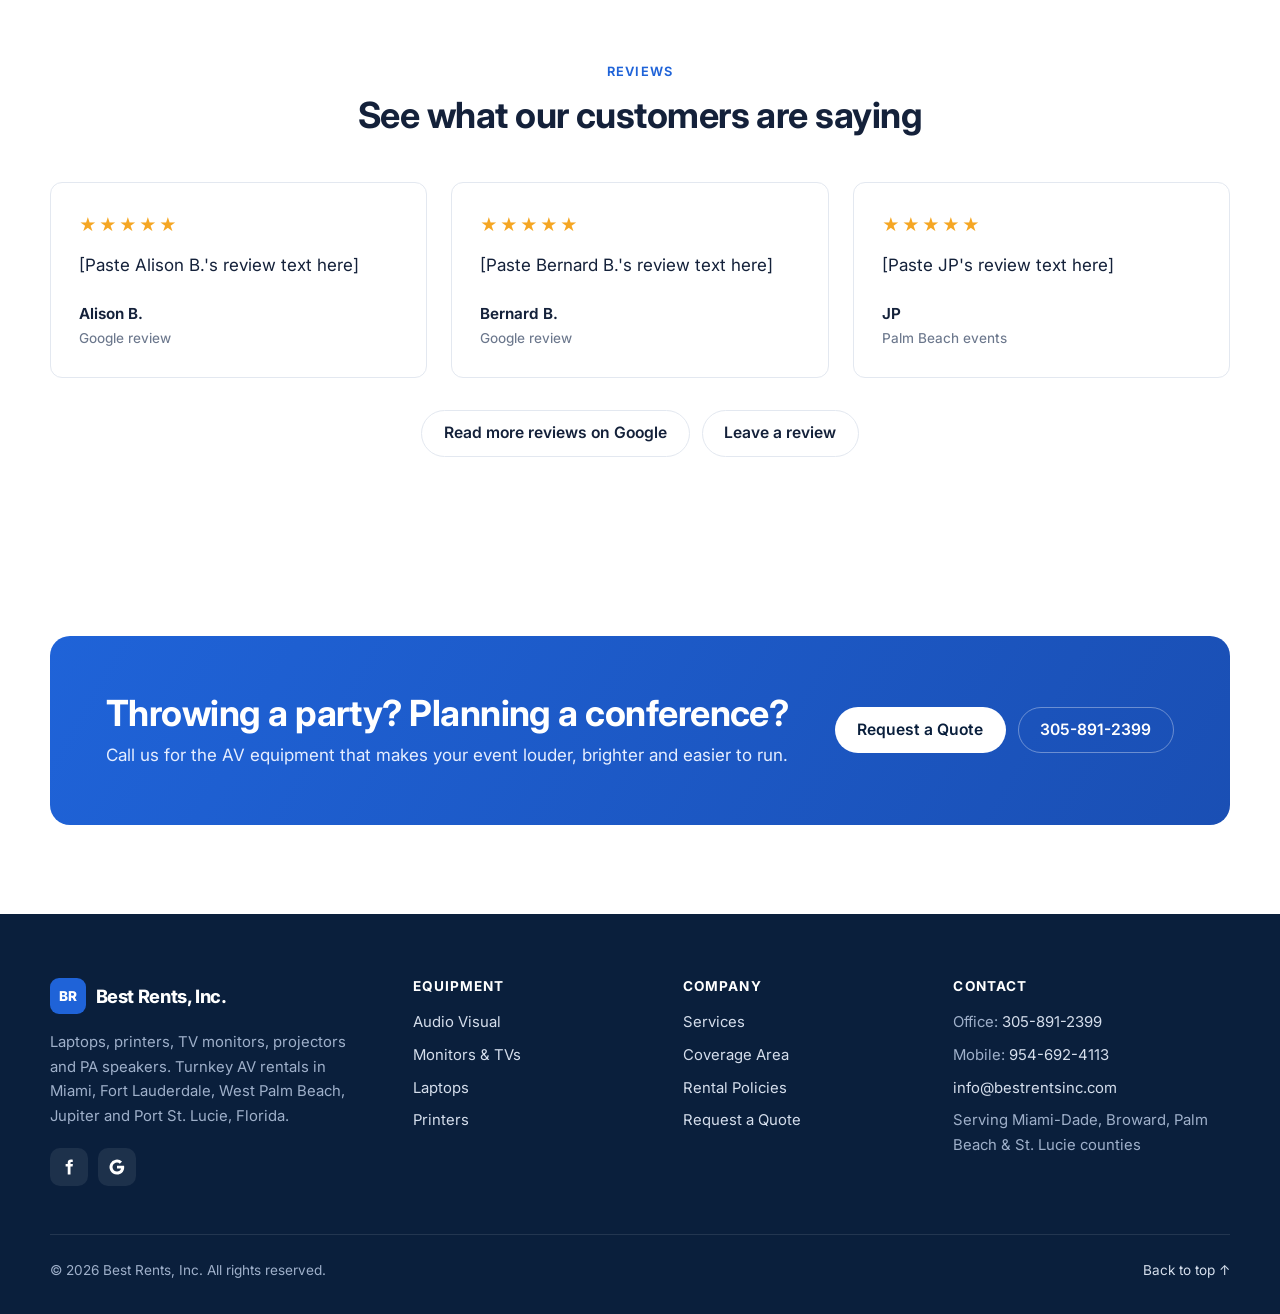
==== commit e0fae958: "Add Best Rents logo to the site header Replaces the BR placeholder badge and text in the header on e" ====
--- a/index.html
+++ b/index.html
@@ -10,10 +10,10 @@
 <meta property="og:description" content="Rent projectors, PA speakers, microphones, lighting, signage TV monitors and laptops for trade shows, conferences, courtrooms and events in Miami, Fort Lauderdale and Palm Beach.">
 <meta property="og:url" content="https://www.bestrentsinc.com/">
 <meta property="og:type" content="website">
-<link rel="icon" href="/assets/images/favicon.svg" type="image/svg+xml">
+<link rel="icon" href="assets/images/favicon.svg" type="image/svg+xml">
 <link rel="preconnect" href="https://fonts.googleapis.com"><link rel="preconnect" href="https://fonts.gstatic.com" crossorigin>
 <link href="https://fonts.googleapis.com/css2?family=Inter:wght@400;500;600;700;800&display=swap" rel="stylesheet">
-<link rel="stylesheet" href="/assets/css/style.css">
+<link rel="stylesheet" href="assets/css/style.css">
 </head>
 <body>
 <a class="skip-link" href="#main">Skip to content</a>
@@ -22,15 +22,15 @@
   <div><span>Office <a href="tel:+13058912399">305-891-2399</a></span><span class="hide-sm">Mobile <a href="tel:+19546924113">954-692-4113</a></span></div>
 </div></div>
 <header class="site-header"><div class="container">
-  <a class="brand" href="/" aria-label="Best Rents, Inc. home"><span class="brand-mark">BR</span><span>Best Rents, Inc.<small>AV &amp; Technology Rentals</small></span></a>
+  <a class="brand" href="./" aria-label="Best Rents, Inc. home"><img class="brand-logo" src="assets/images/bestrents-logo.svg" alt="Best Rents, Inc. – Audiovisual and Computer Rental Solutions" width="265" height="44"></a>
   <button class="menu-toggle" aria-label="Open menu" aria-expanded="false"><svg viewBox="0 0 24 24" fill="none" stroke="currentColor" stroke-width="1.8" stroke-linecap="round" stroke-linejoin="round" aria-hidden="true"><path d="M3 6h18M3 12h18M3 18h18"/></svg></button>
   <nav class="nav" aria-label="Main">
-    <a href="/" aria-current="page">Home</a>
-    <a href="/av-rental-services">Services</a>
-    <div class="nav-dd"><button aria-expanded="false" aria-haspopup="true">Equipment <svg viewBox="0 0 24 24" fill="none" stroke="currentColor" stroke-width="1.8" stroke-linecap="round" stroke-linejoin="round" aria-hidden="true"><path d="m6 9 6 6 6-6"/></svg></button><div class="nav-dd-menu"><a href="/av-rental">Audio Visual<small>Projectors, screens, PA, mics</small></a><a href="/monitor-tv-rental">Monitor-TV<small>Signage TVs, mounts, video walls</small></a><a href="/laptop-rental">Laptops<small>Windows, MacBook, iPad, network</small></a><a href="/printer-rental">Printers<small>Laser printers and copiers</small></a></div></div>
-    <a href="/av-service-coverage">Coverage</a>
-    <a href="/av-rental-policies">Policies</a>
-    <a class="btn btn--primary" href="/av-rental-request">Request a Quote</a>
+    <a href="./" aria-current="page">Home</a>
+    <a href="av-rental-services">Services</a>
+    <div class="nav-dd"><button aria-expanded="false" aria-haspopup="true">Equipment <svg viewBox="0 0 24 24" fill="none" stroke="currentColor" stroke-width="1.8" stroke-linecap="round" stroke-linejoin="round" aria-hidden="true"><path d="m6 9 6 6 6-6"/></svg></button><div class="nav-dd-menu"><a href="av-rental">Audio Visual<small>Projectors, screens, PA, mics</small></a><a href="monitor-tv-rental">Monitor-TV<small>Signage TVs, mounts, video walls</small></a><a href="laptop-rental">Laptops<small>Windows, MacBook, iPad, network</small></a><a href="printer-rental">Printers<small>Laser printers and copiers</small></a></div></div>
+    <a href="av-service-coverage">Coverage</a>
+    <a href="av-rental-policies">Policies</a>
+    <a class="btn btn--primary" href="av-rental-request">Request a Quote</a>
   </nav>
 </div></header>
 <main id="main">
@@ -40,7 +40,7 @@
     <span class="eyebrow">South Florida AV &amp; Technology Rentals</span>
     <h1>Event technology, delivered, installed and supported.</h1>
     <p class="lead">Projectors, PA speakers, microphones, lighting, signage monitors and laptops for trade shows, conferences, courtrooms, parties and special events, from Miami to Port St. Lucie.</p>
-    <div class="btn-row mt-2"><a class="btn btn--primary" href="/av-rental-request">Request a Quote</a><a class="btn btn--outline-light" href="tel:+13058912399">Call 305-891-2399</a></div>
+    <div class="btn-row mt-2"><a class="btn btn--primary" href="av-rental-request">Request a Quote</a><a class="btn btn--outline-light" href="tel:+13058912399">Call 305-891-2399</a></div>
     <ul class="hero-points">
       <li><svg viewBox="0 0 24 24" fill="none" stroke="currentColor" stroke-width="1.8" stroke-linecap="round" stroke-linejoin="round" aria-hidden="true"><path d="M20 6 9 17l-5-5"/></svg> Turnkey delivery &amp; setup</li><li><svg viewBox="0 0 24 24" fill="none" stroke="currentColor" stroke-width="1.8" stroke-linecap="round" stroke-linejoin="round" aria-hidden="true"><path d="M20 6 9 17l-5-5"/></svg> 24/7 technical support</li><li><svg viewBox="0 0 24 24" fill="none" stroke="currentColor" stroke-width="1.8" stroke-linecap="round" stroke-linejoin="round" aria-hidden="true"><path d="M20 6 9 17l-5-5"/></svg> On-site technicians available</li>
     </ul>
@@ -48,12 +48,12 @@
   <aside class="hero-card" aria-label="Browse equipment">
     <h3>Browse equipment</h3>
     <ul>
-      <li><a href="/av-rental"><svg viewBox="0 0 24 24" fill="none" stroke="currentColor" stroke-width="1.8" stroke-linecap="round" stroke-linejoin="round" aria-hidden="true"><rect x="2" y="8" width="20" height="9" rx="2"/><circle cx="16" cy="12.5" r="2.5"/><path d="M6 11h4M6 14h3M5 17v2M19 17v2"/></svg> Projectors &amp; screens</a></li>
-      <li><a href="/av-rental#pa-audio"><svg viewBox="0 0 24 24" fill="none" stroke="currentColor" stroke-width="1.8" stroke-linecap="round" stroke-linejoin="round" aria-hidden="true"><rect x="6" y="2" width="12" height="20" rx="2"/><circle cx="12" cy="14.5" r="3.5"/><circle cx="12" cy="6.5" r="1.3"/></svg> PA audio</a></li>
-      <li><a href="/av-rental#microphones"><svg viewBox="0 0 24 24" fill="none" stroke="currentColor" stroke-width="1.8" stroke-linecap="round" stroke-linejoin="round" aria-hidden="true"><rect x="9" y="2" width="6" height="12" rx="3"/><path d="M5 11a7 7 0 0 0 14 0M12 18v4M8 22h8"/></svg> Microphones</a></li>
-      <li><a href="/monitor-tv-rental"><svg viewBox="0 0 24 24" fill="none" stroke="currentColor" stroke-width="1.8" stroke-linecap="round" stroke-linejoin="round" aria-hidden="true"><rect x="2" y="3" width="20" height="13" rx="2"/><path d="M8 21h8M12 16v5"/></svg> Signage TVs</a></li>
-      <li><a href="/laptop-rental"><svg viewBox="0 0 24 24" fill="none" stroke="currentColor" stroke-width="1.8" stroke-linecap="round" stroke-linejoin="round" aria-hidden="true"><rect x="4" y="4" width="16" height="11" rx="1.5"/><path d="M2 19h20l-1.5-4h-17z"/></svg> Laptops</a></li>
-      <li><a href="/printer-rental"><svg viewBox="0 0 24 24" fill="none" stroke="currentColor" stroke-width="1.8" stroke-linecap="round" stroke-linejoin="round" aria-hidden="true"><path d="M6 9V3h12v6"/><rect x="2" y="9" width="20" height="8" rx="2"/><path d="M6 14h12v7H6z"/></svg> Printers</a></li>
+      <li><a href="av-rental"><svg viewBox="0 0 24 24" fill="none" stroke="currentColor" stroke-width="1.8" stroke-linecap="round" stroke-linejoin="round" aria-hidden="true"><rect x="2" y="8" width="20" height="9" rx="2"/><circle cx="16" cy="12.5" r="2.5"/><path d="M6 11h4M6 14h3M5 17v2M19 17v2"/></svg> Projectors &amp; screens</a></li>
+      <li><a href="av-rental#pa-audio"><svg viewBox="0 0 24 24" fill="none" stroke="currentColor" stroke-width="1.8" stroke-linecap="round" stroke-linejoin="round" aria-hidden="true"><rect x="6" y="2" width="12" height="20" rx="2"/><circle cx="12" cy="14.5" r="3.5"/><circle cx="12" cy="6.5" r="1.3"/></svg> PA audio</a></li>
+      <li><a href="av-rental#microphones"><svg viewBox="0 0 24 24" fill="none" stroke="currentColor" stroke-width="1.8" stroke-linecap="round" stroke-linejoin="round" aria-hidden="true"><rect x="9" y="2" width="6" height="12" rx="3"/><path d="M5 11a7 7 0 0 0 14 0M12 18v4M8 22h8"/></svg> Microphones</a></li>
+      <li><a href="monitor-tv-rental"><svg viewBox="0 0 24 24" fill="none" stroke="currentColor" stroke-width="1.8" stroke-linecap="round" stroke-linejoin="round" aria-hidden="true"><rect x="2" y="3" width="20" height="13" rx="2"/><path d="M8 21h8M12 16v5"/></svg> Signage TVs</a></li>
+      <li><a href="laptop-rental"><svg viewBox="0 0 24 24" fill="none" stroke="currentColor" stroke-width="1.8" stroke-linecap="round" stroke-linejoin="round" aria-hidden="true"><rect x="4" y="4" width="16" height="11" rx="1.5"/><path d="M2 19h20l-1.5-4h-17z"/></svg> Laptops</a></li>
+      <li><a href="printer-rental"><svg viewBox="0 0 24 24" fill="none" stroke="currentColor" stroke-width="1.8" stroke-linecap="round" stroke-linejoin="round" aria-hidden="true"><path d="M6 9V3h12v6"/><rect x="2" y="9" width="20" height="8" rx="2"/><path d="M6 14h12v7H6z"/></svg> Printers</a></li>
     </ul>
     <div class="call">Same-day or next-day need?<br><a href="tel:+13058912399">305-891-2399</a></div>
   </aside>
@@ -75,10 +75,10 @@
     <p class="lead">Rent a single device or a fully integrated AV setup. Either way, our team handles the logistics so you can focus on your audience.</p>
   </div>
   <div class="grid grid-4">
-    <a class="card" href="/av-rental-services#meetings"><div class="icon"><svg viewBox="0 0 24 24" fill="none" stroke="currentColor" stroke-width="1.8" stroke-linecap="round" stroke-linejoin="round" aria-hidden="true"><circle cx="9" cy="8" r="3.5"/><path d="M2 20c0-3.6 3.1-6 7-6s7 2.4 7 6"/><path d="M16 4.5a3.5 3.5 0 0 1 0 7M18 14c2.4.6 4 2.6 4 6"/></svg></div><h3>Meetings &amp; Conferences</h3><p>Your message gets one real chance to land. Projectors, PA systems and microphones help it count.</p><span class="more">Learn more</span></a>
-    <a class="card" href="/av-rental-services#trade-shows"><div class="icon"><svg viewBox="0 0 24 24" fill="none" stroke="currentColor" stroke-width="1.8" stroke-linecap="round" stroke-linejoin="round" aria-hidden="true"><path d="M3 21V8l9-5 9 5v13"/><path d="M3 21h18M7 21v-7h10v7M9 10h6"/></svg></div><h3>Trade Shows &amp; Exhibits</h3><p>Draw attention to your booth with signage TVs, video walls, LED walls and projectors.</p><span class="more">Learn more</span></a>
-    <a class="card" href="/av-rental-services#courtroom"><div class="icon"><svg viewBox="0 0 24 24" fill="none" stroke="currentColor" stroke-width="1.8" stroke-linecap="round" stroke-linejoin="round" aria-hidden="true"><path d="m14 13-8.5 8.5a2.1 2.1 0 0 1-3-3L11 10"/><path d="m16 16 6-6M8 8l6-6M9 7l8 8M21 11l-8-8"/></svg></div><h3>Courtroom Trial Technology</h3><p>Presentation and litigation support for exhibits and documents, with an optional on-site technician.</p><span class="more">Learn more</span></a>
-    <a class="card" href="/av-rental-services#special-events"><div class="icon"><svg viewBox="0 0 24 24" fill="none" stroke="currentColor" stroke-width="1.8" stroke-linecap="round" stroke-linejoin="round" aria-hidden="true"><path d="M4 20 9 5l10 10z"/><path d="M14 4l1-2M19 9l2-1M17 6l2-2M12 10l3 3"/></svg></div><h3>Parties &amp; Special Events</h3><p>Weddings, quincea&ntilde;eras, galas and celebrations. Make your event look and sound its best.</p><span class="more">Learn more</span></a>
+    <a class="card" href="av-rental-services#meetings"><div class="icon"><svg viewBox="0 0 24 24" fill="none" stroke="currentColor" stroke-width="1.8" stroke-linecap="round" stroke-linejoin="round" aria-hidden="true"><circle cx="9" cy="8" r="3.5"/><path d="M2 20c0-3.6 3.1-6 7-6s7 2.4 7 6"/><path d="M16 4.5a3.5 3.5 0 0 1 0 7M18 14c2.4.6 4 2.6 4 6"/></svg></div><h3>Meetings &amp; Conferences</h3><p>Your message gets one real chance to land. Projectors, PA systems and microphones help it count.</p><span class="more">Learn more</span></a>
+    <a class="card" href="av-rental-services#trade-shows"><div class="icon"><svg viewBox="0 0 24 24" fill="none" stroke="currentColor" stroke-width="1.8" stroke-linecap="round" stroke-linejoin="round" aria-hidden="true"><path d="M3 21V8l9-5 9 5v13"/><path d="M3 21h18M7 21v-7h10v7M9 10h6"/></svg></div><h3>Trade Shows &amp; Exhibits</h3><p>Draw attention to your booth with signage TVs, video walls, LED walls and projectors.</p><span class="more">Learn more</span></a>
+    <a class="card" href="av-rental-services#courtroom"><div class="icon"><svg viewBox="0 0 24 24" fill="none" stroke="currentColor" stroke-width="1.8" stroke-linecap="round" stroke-linejoin="round" aria-hidden="true"><path d="m14 13-8.5 8.5a2.1 2.1 0 0 1-3-3L11 10"/><path d="m16 16 6-6M8 8l6-6M9 7l8 8M21 11l-8-8"/></svg></div><h3>Courtroom Trial Technology</h3><p>Presentation and litigation support for exhibits and documents, with an optional on-site technician.</p><span class="more">Learn more</span></a>
+    <a class="card" href="av-rental-services#special-events"><div class="icon"><svg viewBox="0 0 24 24" fill="none" stroke="currentColor" stroke-width="1.8" stroke-linecap="round" stroke-linejoin="round" aria-hidden="true"><path d="M4 20 9 5l10 10z"/><path d="M14 4l1-2M19 9l2-1M17 6l2-2M12 10l3 3"/></svg></div><h3>Parties &amp; Special Events</h3><p>Weddings, quincea&ntilde;eras, galas and celebrations. Make your event look and sound its best.</p><span class="more">Learn more</span></a>
   </div>
 </div></section>
 
@@ -89,7 +89,7 @@
       <h2>Promote your products and services on screen</h2>
       <p>From a single 24&Prime; display to a full video wall, we rent and install signage monitors with floor stands, wall mounts and truss mounts, plus projectors, LED walls, PA speakers, microphones, laptops and courtroom technology.</p>
       <ul class="checklist"><li>24&Prime; to 82&Prime; monitors in 1080p and 4K</li><li>Floor stands, wall mounts, pole, ceiling and truss mounts</li><li>Video wall controllers, splitters and wireless extenders</li><li>Expert, turnkey delivery and installation</li></ul>
-      <div class="btn-row mt-2"><a class="btn btn--primary" href="/monitor-tv-rental">See monitor options</a></div>
+      <div class="btn-row mt-2"><a class="btn btn--primary" href="monitor-tv-rental">See monitor options</a></div>
     </div>
     <figure class="visual"><svg viewBox="0 0 24 24" fill="none" stroke="currentColor" stroke-width="1.8" stroke-linecap="round" stroke-linejoin="round" aria-hidden="true"><rect x="2" y="3" width="20" height="13" rx="2"/><path d="M8 21h8M12 16v5"/></svg><figcaption>Signage TV monitor rentals</figcaption></figure>
   </div>
@@ -118,14 +118,14 @@
 
 <section class="section"><div class="container"><div class="cta-band">
   <div><h2>Throwing a party? Planning a conference?</h2><p>Call us for the AV equipment that makes your event louder, brighter and easier to run.</p></div>
-  <div class="btn-row"><a class="btn btn--light" href="/av-rental-request">Request a Quote</a><a class="btn btn--outline-light" href="tel:+13058912399">305-891-2399</a></div>
+  <div class="btn-row"><a class="btn btn--light" href="av-rental-request">Request a Quote</a><a class="btn btn--outline-light" href="tel:+13058912399">305-891-2399</a></div>
 </div></div></section>
 
 </main>
 <footer class="site-footer"><div class="container">
   <div class="footer-grid">
     <div>
-      <a class="brand" href="/"><span class="brand-mark">BR</span><span>Best Rents, Inc.</span></a>
+      <a class="brand" href="./"><span class="brand-mark">BR</span><span>Best Rents, Inc.</span></a>
       <p>Laptops, printers, TV monitors, projectors and PA speakers. Turnkey AV rentals in Miami, Fort Lauderdale, West Palm Beach, Jupiter and Port St. Lucie, Florida.</p>
       <div class="social">
         <a href="https://www.facebook.com/bestrentsinc" aria-label="Best Rents on Facebook" rel="noopener" target="_blank"><svg viewBox="0 0 24 24" fill="currentColor" aria-hidden="true"><path d="M14 8V6.5c0-.8.2-1.3 1.4-1.3H17V2.2c-.3 0-1.3-.2-2.5-.2-2.5 0-4.2 1.5-4.2 4.3V8H7.5v3.4h2.8V22H14V11.4h2.8l.4-3.4z"/></svg></a>
@@ -133,11 +133,11 @@
       </div>
     </div>
     <div><h4>Equipment</h4><ul>
-      <li><a href="/av-rental">Audio Visual</a></li><li><a href="/monitor-tv-rental">Monitors &amp; TVs</a></li>
-      <li><a href="/laptop-rental">Laptops</a></li><li><a href="/printer-rental">Printers</a></li></ul></div>
+      <li><a href="av-rental">Audio Visual</a></li><li><a href="monitor-tv-rental">Monitors &amp; TVs</a></li>
+      <li><a href="laptop-rental">Laptops</a></li><li><a href="printer-rental">Printers</a></li></ul></div>
     <div><h4>Company</h4><ul>
-      <li><a href="/av-rental-services">Services</a></li><li><a href="/av-service-coverage">Coverage Area</a></li>
-      <li><a href="/av-rental-policies">Rental Policies</a></li><li><a href="/av-rental-request">Request a Quote</a></li></ul></div>
+      <li><a href="av-rental-services">Services</a></li><li><a href="av-service-coverage">Coverage Area</a></li>
+      <li><a href="av-rental-policies">Rental Policies</a></li><li><a href="av-rental-request">Request a Quote</a></li></ul></div>
     <div><h4>Contact</h4><ul>
       <li>Office: <a href="tel:+13058912399">305-891-2399</a></li>
       <li>Mobile: <a href="tel:+19546924113">954-692-4113</a></li>
@@ -146,6 +146,6 @@
   </div>
   <div class="footer-bottom"><span>&copy; <span id="year">2026</span> Best Rents, Inc. All rights reserved.</span><a href="#top">Back to top &uarr;</a></div>
 </div></footer>
-<script src="/assets/js/main.js" defer></script>
+<script src="assets/js/main.js" defer></script>
 </body>
 </html>
--- a/assets/css/style.css
+++ b/assets/css/style.css
@@ -100,6 +100,8 @@
   width: 36px; height: 36px; border-radius: 9px; background: var(--navy-900); color: #fff;
   display: grid; place-items: center; font-size: .85rem; font-weight: 800; letter-spacing: 0;
 }
+.brand-logo { display: block; height: 44px; width: auto; max-width: 100%; }
+@media (max-width: 400px) { .brand-logo { height: 36px; } }
 .brand small { display: block; font-size: .7rem; font-weight: 500; color: var(--muted); letter-spacing: .02em; }
 
 .nav { display: flex; align-items: center; gap: .25rem; }
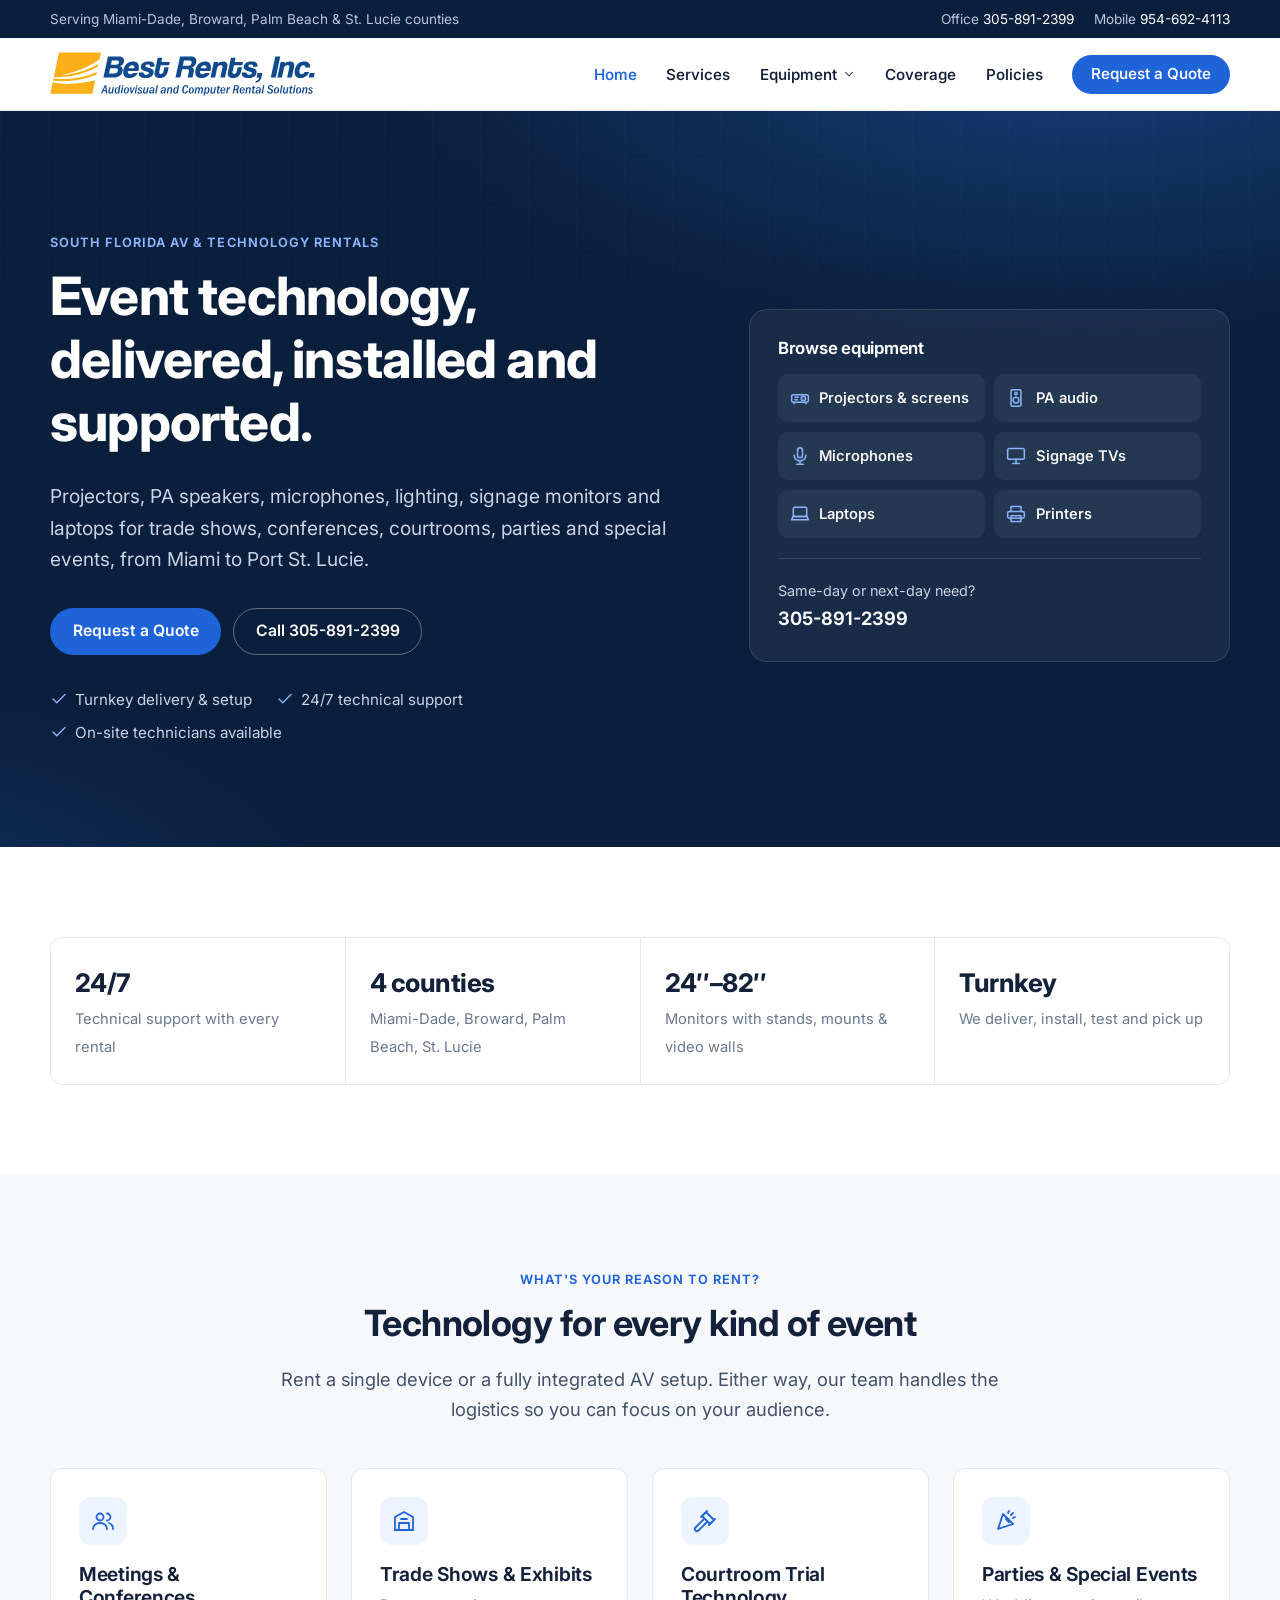
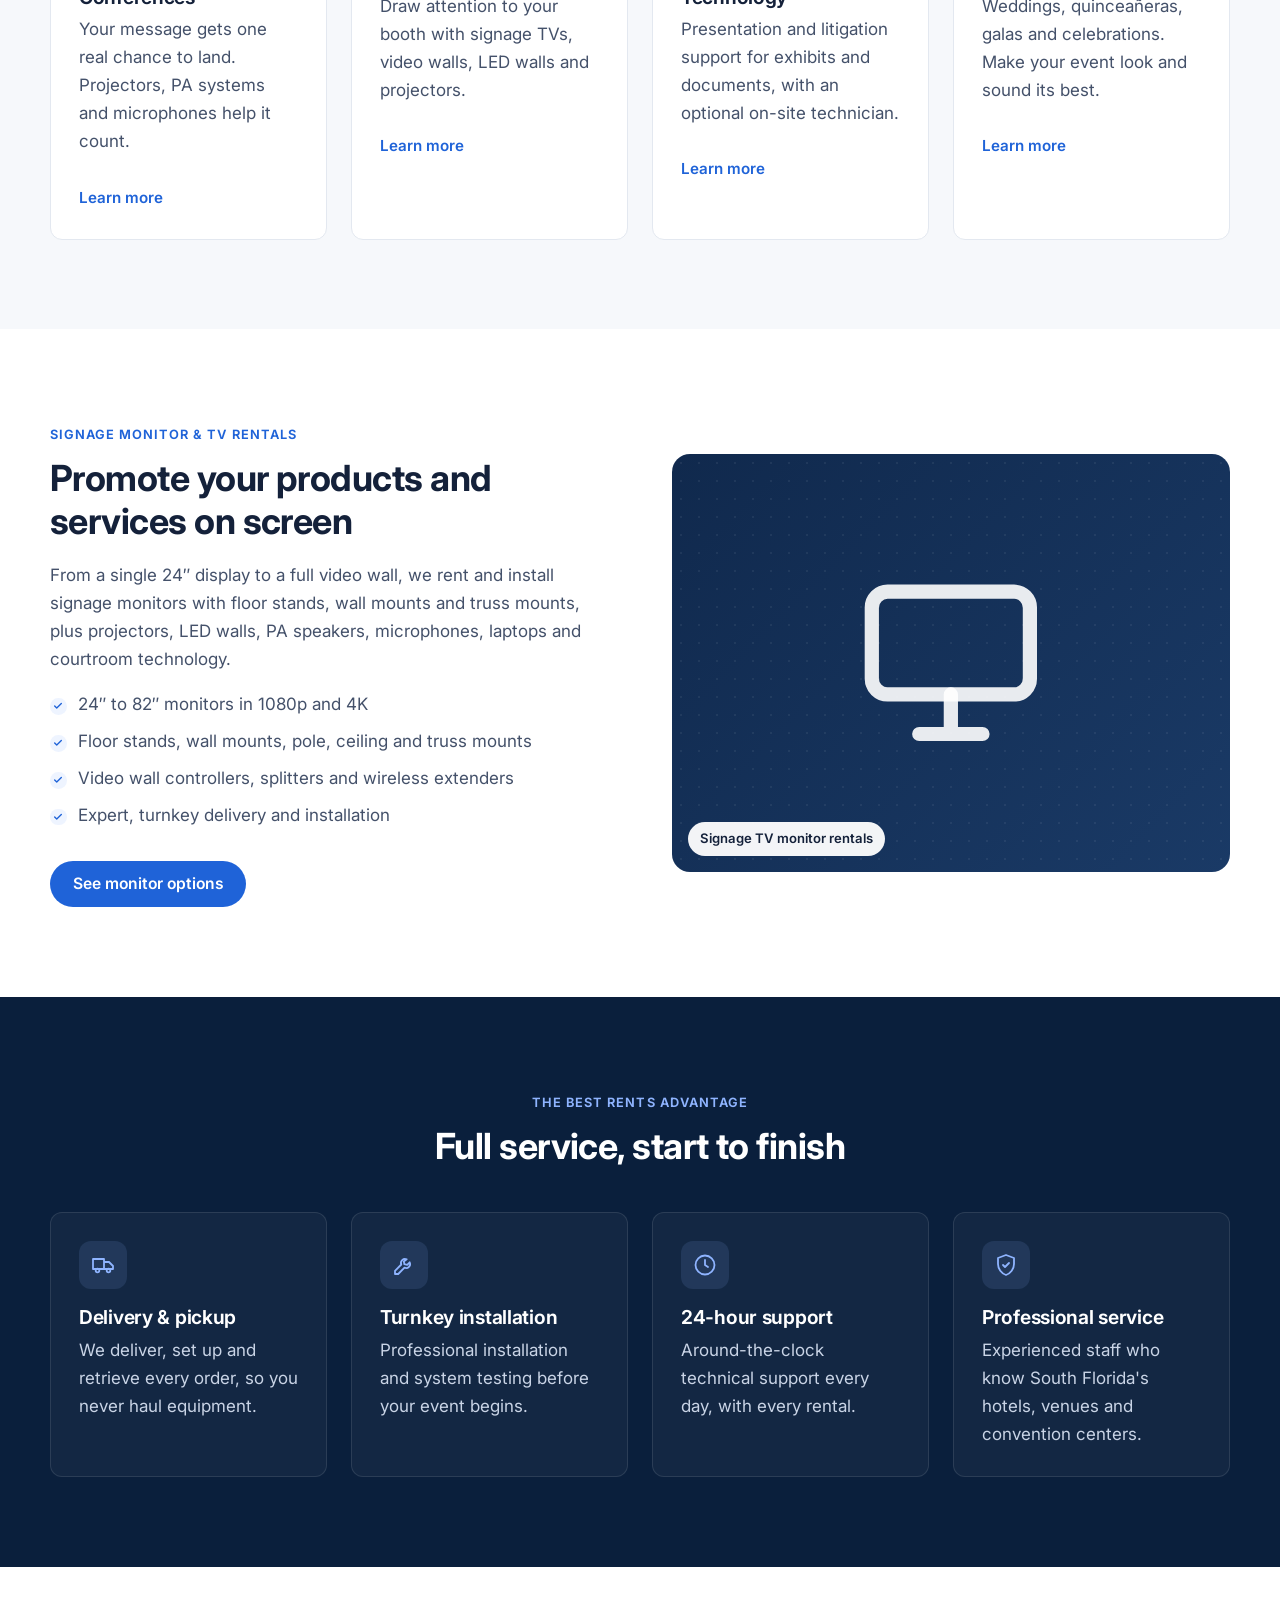
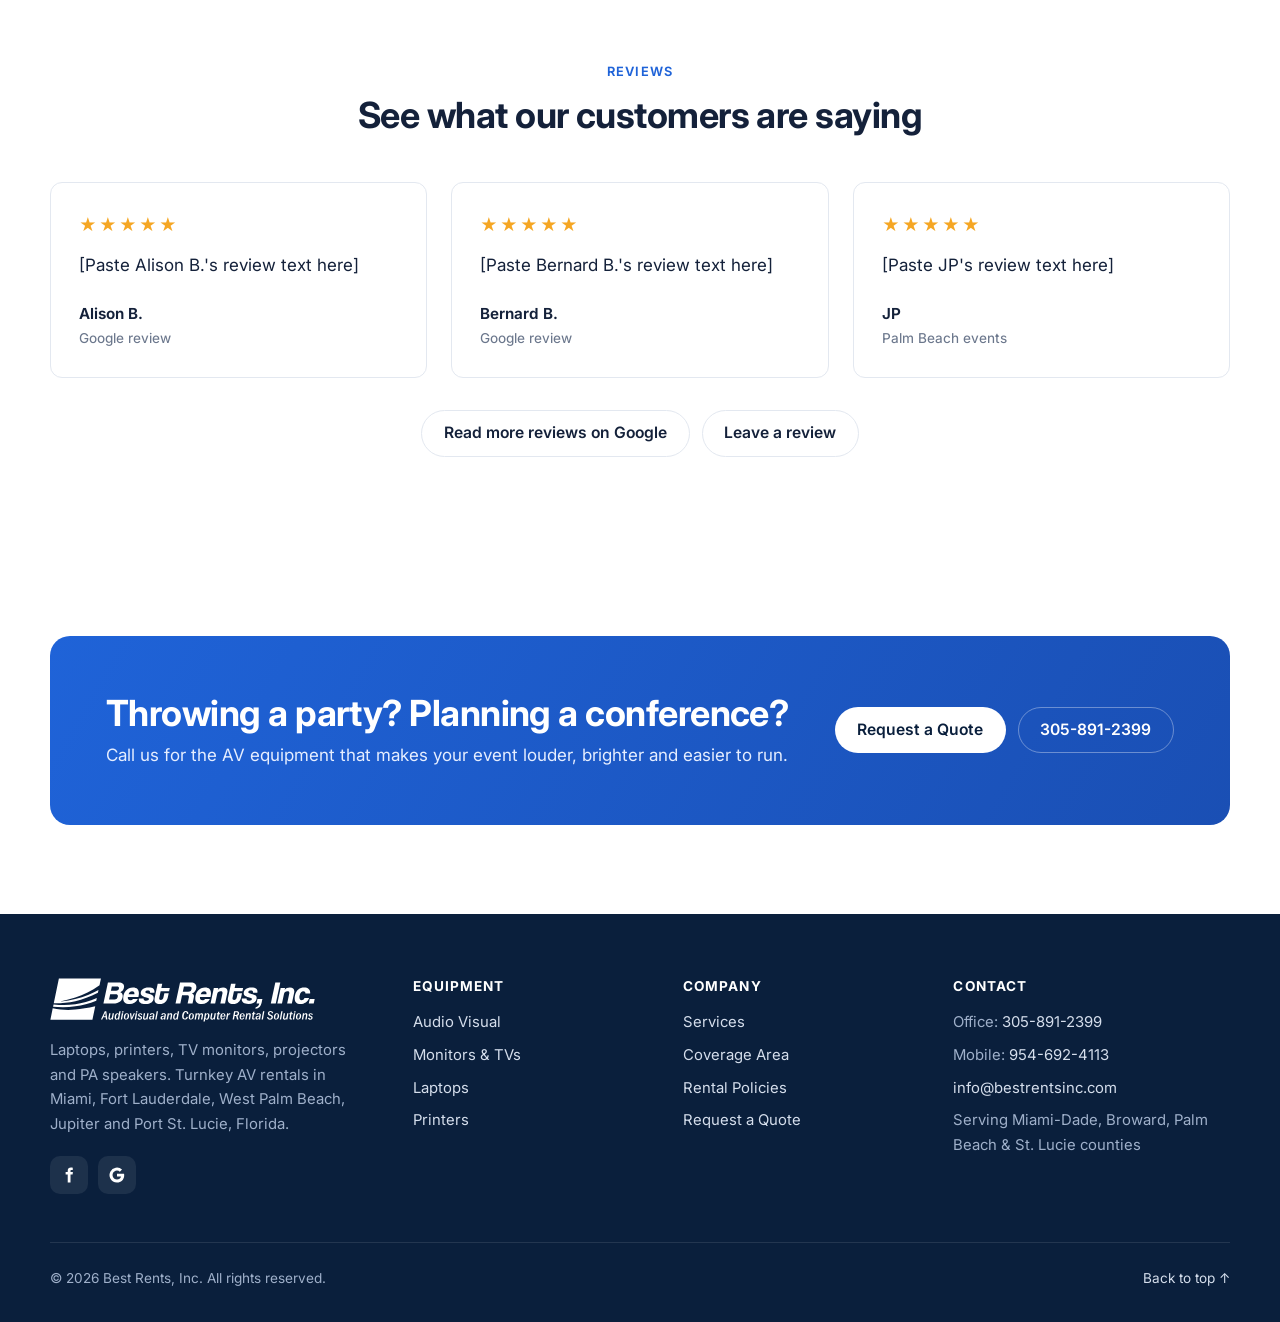
==== commit 9f18320a: "Use a white version of the logo in the footer Adds assets/images/bestrents-logo-white.svg and replac" ====
--- a/index.html
+++ b/index.html
@@ -125,7 +125,7 @@
 <footer class="site-footer"><div class="container">
   <div class="footer-grid">
     <div>
-      <a class="brand" href="./"><span class="brand-mark">BR</span><span>Best Rents, Inc.</span></a>
+      <a class="brand" href="./" aria-label="Best Rents, Inc. home"><img class="brand-logo" src="assets/images/bestrents-logo-white.svg" alt="Best Rents, Inc. – Audiovisual and Computer Rental Solutions" width="265" height="44"></a>
       <p>Laptops, printers, TV monitors, projectors and PA speakers. Turnkey AV rentals in Miami, Fort Lauderdale, West Palm Beach, Jupiter and Port St. Lucie, Florida.</p>
       <div class="social">
         <a href="https://www.facebook.com/bestrentsinc" aria-label="Best Rents on Facebook" rel="noopener" target="_blank"><svg viewBox="0 0 24 24" fill="currentColor" aria-hidden="true"><path d="M14 8V6.5c0-.8.2-1.3 1.4-1.3H17V2.2c-.3 0-1.3-.2-2.5-.2-2.5 0-4.2 1.5-4.2 4.3V8H7.5v3.4h2.8V22H14V11.4h2.8l.4-3.4z"/></svg></a>
--- a/assets/css/style.css
+++ b/assets/css/style.css
@@ -96,13 +96,8 @@
 .site-header .container { display: flex; align-items: center; justify-content: space-between; height: 72px; }
 .brand { display: flex; align-items: center; gap: .6rem; color: var(--ink); font-weight: 750; font-size: 1.15rem; letter-spacing: -0.02em; }
 .brand:hover { text-decoration: none; }
-.brand-mark {
-  width: 36px; height: 36px; border-radius: 9px; background: var(--navy-900); color: #fff;
-  display: grid; place-items: center; font-size: .85rem; font-weight: 800; letter-spacing: 0;
-}
 .brand-logo { display: block; height: 44px; width: auto; max-width: 100%; }
 @media (max-width: 400px) { .brand-logo { height: 36px; } }
-.brand small { display: block; font-size: .7rem; font-weight: 500; color: var(--muted); letter-spacing: .02em; }
 
 .nav { display: flex; align-items: center; gap: .25rem; }
 .nav > a, .nav-dd > button {
@@ -356,7 +351,6 @@
 .site-footer ul { list-style: none; padding: 0; margin: 0; }
 .site-footer li { margin-bottom: .5rem; }
 .site-footer .brand { color: #fff; margin-bottom: 1rem; }
-.site-footer .brand-mark { background: var(--blue-600); }
 .social { display: flex; gap: .6rem; margin-top: 1.25rem; }
 .social a { width: 38px; height: 38px; border-radius: 10px; background: rgba(255,255,255,.08); display: grid; place-items: center; }
 .social a:hover { background: rgba(255,255,255,.16); }
